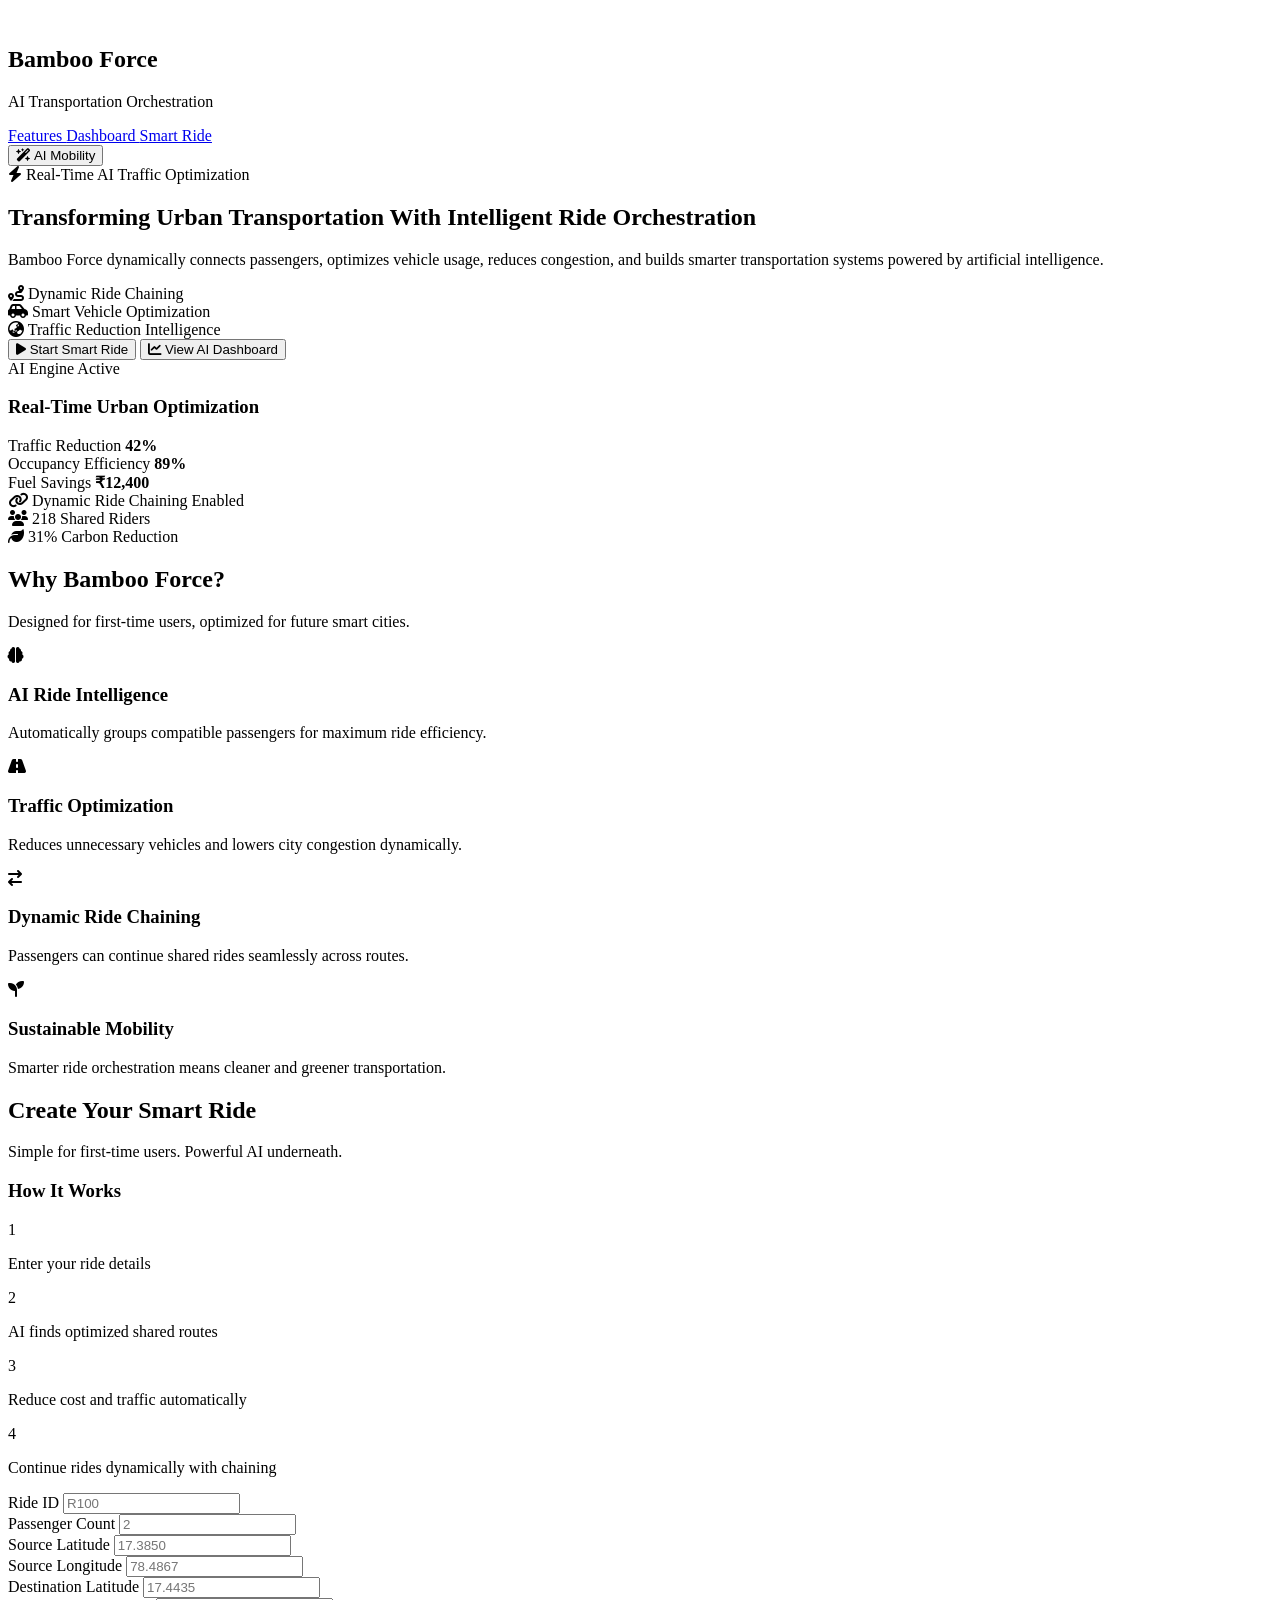
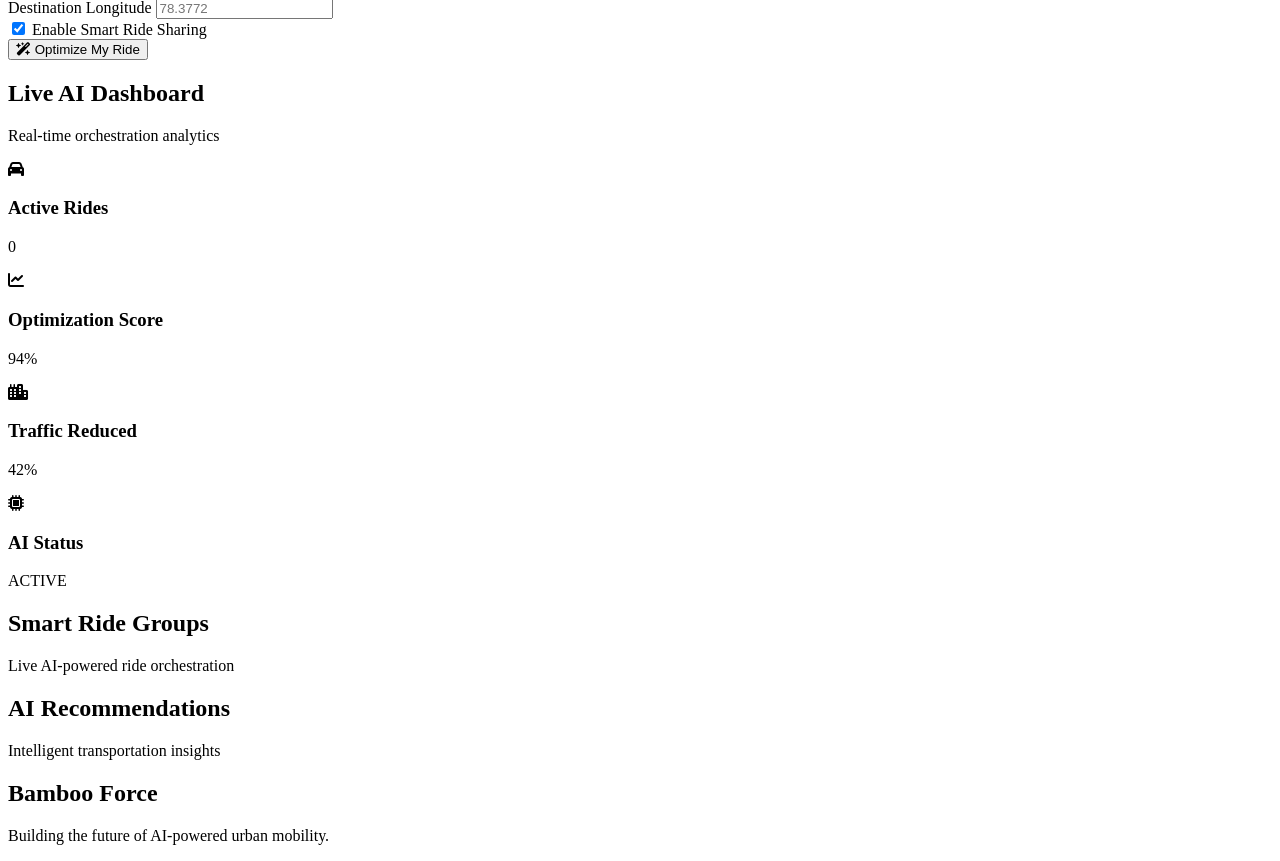
==== frontend/pages/ride_optimization.html @ 5aed10e3 "updating frontend" ====
<!DOCTYPE html>
<html lang="en">

<head>

    <meta charset="UTF-8">

    <meta
        name="viewport"
        content="width=device-width, initial-scale=1.0"
    >

    <title>
        Bamboo Force | AI Urban Mobility
    </title>

    <!-- ========================================= -->
    <!-- GOOGLE FONTS -->
    <!-- ========================================= -->

    <link
        rel="preconnect"
        href="https://fonts.googleapis.com"
    >

    <link
        rel="preconnect"
        href="https://fonts.gstatic.com"
        crossorigin
    >

    <link
        href="https://fonts.googleapis.com/css2?family=Poppins:wght@300;400;500;600;700;800&display=swap"
        rel="stylesheet"
    >

    <!-- ========================================= -->
    <!-- ICONS -->
    <!-- ========================================= -->

    <link
        rel="stylesheet"
        href="https://cdnjs.cloudflare.com/ajax/libs/font-awesome/6.5.1/css/all.min.css"
    >

    <!-- ========================================= -->
    <!-- CSS -->
    <!-- ========================================= -->

    <link
        rel="stylesheet"
        href="style.css"
    >

</head>

<body>

    <!-- ========================================= -->
    <!-- BACKGROUND EFFECTS -->
    <!-- ========================================= -->

    <div class="background-gradient"></div>

    <div class="grid-overlay"></div>

    <div class="blur-circle blur-one"></div>

    <div class="blur-circle blur-two"></div>

    <!-- ========================================= -->
    <!-- NAVBAR -->
    <!-- ========================================= -->

    <nav class="navbar">

        <div class="logo-container">

            <div class="logo">

                <i class="fa-solid fa-bamboo"></i>

            </div>

            <div class="logo-text">

                <h1>
                    Bamboo Force
                </h1>

                <p>
                    AI Transportation Orchestration
                </p>

            </div>

        </div>

        <div class="nav-links">

            <a href="#features">
                Features
            </a>

            <a href="#dashboard">
                Dashboard
            </a>

            <a href="#ride-section">
                Smart Ride
            </a>

        </div>

        <button class="nav-btn">

            <i class="fa-solid fa-wand-magic-sparkles"></i>

            AI Mobility

        </button>

    </nav>

    <!-- ========================================= -->
    <!-- HERO SECTION -->
    <!-- ========================================= -->

    <section class="hero-section">

        <div class="hero-left">

            <div class="hero-badge">

                <i class="fa-solid fa-bolt"></i>

                Real-Time AI Traffic Optimization

            </div>

            <h1>

                Transforming
                <span>
                    Urban Transportation
                </span>
                With Intelligent Ride Orchestration

            </h1>

            <p>

                Bamboo Force dynamically connects passengers,
                optimizes vehicle usage,
                reduces congestion,
                and builds smarter transportation systems
                powered by artificial intelligence.

            </p>

            <!-- ================================= -->
            <!-- QUICK BENEFITS -->
            <!-- ================================= -->

            <div class="hero-benefits">

                <div class="benefit">

                    <i class="fa-solid fa-route"></i>

                    <span>
                        Dynamic Ride Chaining
                    </span>

                </div>

                <div class="benefit">

                    <i class="fa-solid fa-car-side"></i>

                    <span>
                        Smart Vehicle Optimization
                    </span>

                </div>

                <div class="benefit">

                    <i class="fa-solid fa-earth-asia"></i>

                    <span>
                        Traffic Reduction Intelligence
                    </span>

                </div>

            </div>

            <!-- ================================= -->
            <!-- BUTTONS -->
            <!-- ================================= -->

            <div class="hero-buttons">

                <button class="primary-btn">

                    <i class="fa-solid fa-play"></i>

                    Start Smart Ride

                </button>

                <button class="secondary-btn">

                    <i class="fa-solid fa-chart-line"></i>

                    View AI Dashboard

                </button>

            </div>

        </div>

        <!-- ===================================== -->
        <!-- HERO RIGHT -->
        <!-- ===================================== -->

        <div class="hero-right">

            <div class="glass-card ai-card">

                <div class="card-top">

                    <div class="live-dot"></div>

                    <span>
                        AI Engine Active
                    </span>

                </div>

                <h3>

                    Real-Time Urban Optimization

                </h3>

                <div class="card-metrics">

                    <div class="metric-item">

                        <span>
                            Traffic Reduction
                        </span>

                        <strong>
                            42%
                        </strong>

                    </div>

                    <div class="metric-item">

                        <span>
                            Occupancy Efficiency
                        </span>

                        <strong>
                            89%
                        </strong>

                    </div>

                    <div class="metric-item">

                        <span>
                            Fuel Savings
                        </span>

                        <strong>
                            ₹12,400
                        </strong>

                    </div>

                </div>

            </div>

            <div class="floating-alert">

                <i class="fa-solid fa-link"></i>

                Dynamic Ride Chaining Enabled

            </div>

            <div class="mini-card mini-card-one">

                <i class="fa-solid fa-users"></i>

                218 Shared Riders

            </div>

            <div class="mini-card mini-card-two">

                <i class="fa-solid fa-leaf"></i>

                31% Carbon Reduction

            </div>

        </div>

    </section>

    <!-- ========================================= -->
    <!-- FEATURES -->
    <!-- ========================================= -->

    <section
        class="features-section"
        id="features"
    >

        <div class="section-header">

            <h2>

                Why Bamboo Force?

            </h2>

            <p>

                Designed for first-time users,
                optimized for future smart cities.

            </p>

        </div>

        <div class="features-grid">

            <div class="feature-card">

                <i class="fa-solid fa-brain"></i>

                <h3>
                    AI Ride Intelligence
                </h3>

                <p>

                    Automatically groups compatible passengers
                    for maximum ride efficiency.

                </p>

            </div>

            <div class="feature-card">

                <i class="fa-solid fa-road"></i>

                <h3>
                    Traffic Optimization
                </h3>

                <p>

                    Reduces unnecessary vehicles
                    and lowers city congestion dynamically.

                </p>

            </div>

            <div class="feature-card">

                <i class="fa-solid fa-arrow-right-arrow-left"></i>

                <h3>
                    Dynamic Ride Chaining
                </h3>

                <p>

                    Passengers can continue shared rides
                    seamlessly across routes.

                </p>

            </div>

            <div class="feature-card">

                <i class="fa-solid fa-seedling"></i>

                <h3>
                    Sustainable Mobility
                </h3>

                <p>

                    Smarter ride orchestration
                    means cleaner and greener transportation.

                </p>

            </div>

        </div>

    </section>

    <!-- ========================================= -->
    <!-- SMART RIDE FORM -->
    <!-- ========================================= -->

    <section
        class="ride-section"
        id="ride-section"
    >

        <div class="section-header">

            <h2>

                Create Your Smart Ride

            </h2>

            <p>

                Simple for first-time users.
                Powerful AI underneath.

            </p>

        </div>

        <div class="ride-container">

            <!-- ================================= -->
            <!-- LEFT INFO -->
            <!-- ================================= -->

            <div class="ride-info">

                <h3>

                    How It Works

                </h3>

                <div class="step">

                    <span>
                        1
                    </span>

                    <p>

                        Enter your ride details

                    </p>

                </div>

                <div class="step">

                    <span>
                        2
                    </span>

                    <p>

                        AI finds optimized shared routes

                    </p>

                </div>

                <div class="step">

                    <span>
                        3
                    </span>

                    <p>

                        Reduce cost and traffic automatically

                    </p>

                </div>

                <div class="step">

                    <span>
                        4
                    </span>

                    <p>

                        Continue rides dynamically with chaining

                    </p>

                </div>

            </div>

            <!-- ================================= -->
            <!-- FORM -->
            <!-- ================================= -->

            <form
                id="rideForm"
                class="ride-form"
            >

                <div class="form-grid">

                    <div class="input-group">

                        <label>

                            Ride ID

                        </label>

                        <input
                            type="text"
                            id="ride_id"
                            placeholder="R100"
                            required
                        >

                    </div>

                    <div class="input-group">

                        <label>

                            Passenger Count

                        </label>

                        <input
                            type="number"
                            id="passenger_count"
                            placeholder="2"
                            min="1"
                            required
                        >

                    </div>

                    <div class="input-group">

                        <label>

                            Source Latitude

                        </label>

                        <input
                            type="number"
                            id="source_lat"
                            placeholder="17.3850"
                            step="any"
                            required
                        >

                    </div>

                    <div class="input-group">

                        <label>

                            Source Longitude

                        </label>

                        <input
                            type="number"
                            id="source_lon"
                            placeholder="78.4867"
                            step="any"
                            required
                        >

                    </div>

                    <div class="input-group">

                        <label>

                            Destination Latitude

                        </label>

                        <input
                            type="number"
                            id="dest_lat"
                            placeholder="17.4435"
                            step="any"
                            required
                        >

                    </div>

                    <div class="input-group">

                        <label>

                            Destination Longitude

                        </label>

                        <input
                            type="number"
                            id="dest_lon"
                            placeholder="78.3772"
                            step="any"
                            required
                        >

                    </div>

                </div>

                <div class="checkbox-group">

                    <input
                        type="checkbox"
                        id="share_allowed"
                        checked
                    >

                    <label for="share_allowed">

                        Enable Smart Ride Sharing

                    </label>

                </div>

                <button
                    type="submit"
                    class="submit-btn"
                >

                    <i class="fa-solid fa-wand-magic-sparkles"></i>

                    Optimize My Ride

                </button>

            </form>

        </div>

    </section>

    <!-- ========================================= -->
    <!-- LIVE DASHBOARD -->
    <!-- ========================================= -->

    <section
        class="dashboard-section"
        id="dashboard"
    >

        <div class="section-header">

            <h2>

                Live AI Dashboard

            </h2>

            <p>

                Real-time orchestration analytics

            </p>

        </div>

        <div class="dashboard-grid">

            <div class="dashboard-card">

                <i class="fa-solid fa-car"></i>

                <h3>

                    Active Rides

                </h3>

                <p id="activeRideCount">

                    0

                </p>

            </div>

            <div class="dashboard-card">

                <i class="fa-solid fa-chart-line"></i>

                <h3>

                    Optimization Score

                </h3>

                <p>

                    94%

                </p>

            </div>

            <div class="dashboard-card">

                <i class="fa-solid fa-city"></i>

                <h3>

                    Traffic Reduced

                </h3>

                <p>

                    42%

                </p>

            </div>

            <div class="dashboard-card">

                <i class="fa-solid fa-microchip"></i>

                <h3>

                    AI Status

                </h3>

                <p class="active-status">

                    ACTIVE

                </p>

            </div>

        </div>

    </section>

    <!-- ========================================= -->
    <!-- ACTIVE GROUPS -->
    <!-- ========================================= -->

    <section class="groups-section">

        <div class="section-header">

            <h2>

                Smart Ride Groups

            </h2>

            <p>

                Live AI-powered ride orchestration

            </p>

        </div>

        <div
            id="groupsContainer"
            class="groups-grid"
        >

        </div>

    </section>

    <!-- ========================================= -->
    <!-- RECOMMENDATIONS -->
    <!-- ========================================= -->

    <section class="recommendation-section">

        <div class="section-header">

            <h2>

                AI Recommendations

            </h2>

            <p>

                Intelligent transportation insights

            </p>

        </div>

        <div
            id="recommendationContainer"
            class="recommendation-grid"
        >

        </div>

    </section>

    <!-- ========================================= -->
    <!-- FOOTER -->
    <!-- ========================================= -->

    <footer class="footer">

        <h2>

            Bamboo Force

        </h2>

        <p>

            Building the future of AI-powered urban mobility.

        </p>

    </footer>

    <!-- ========================================= -->
    <!-- SCRIPT -->
    <!-- ========================================= -->

    <script src="script.js"></script>

</body>

</html>
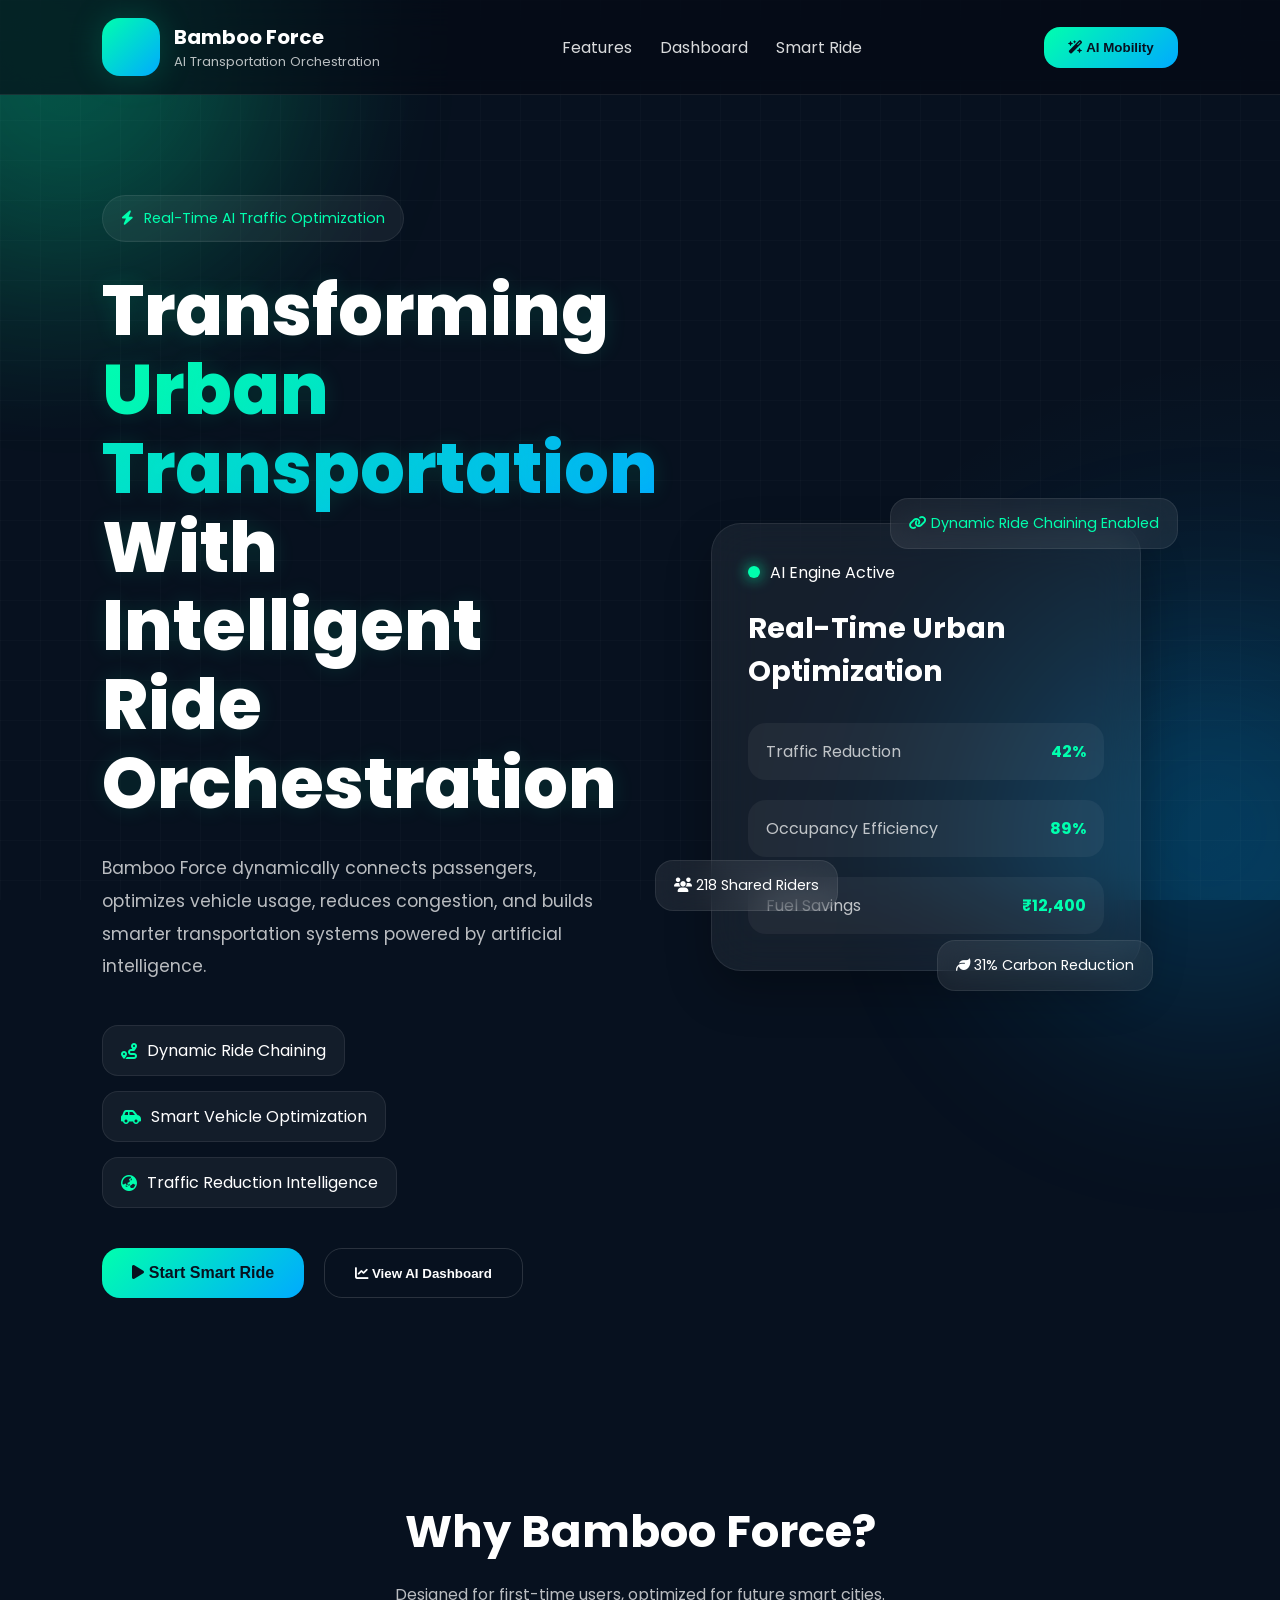
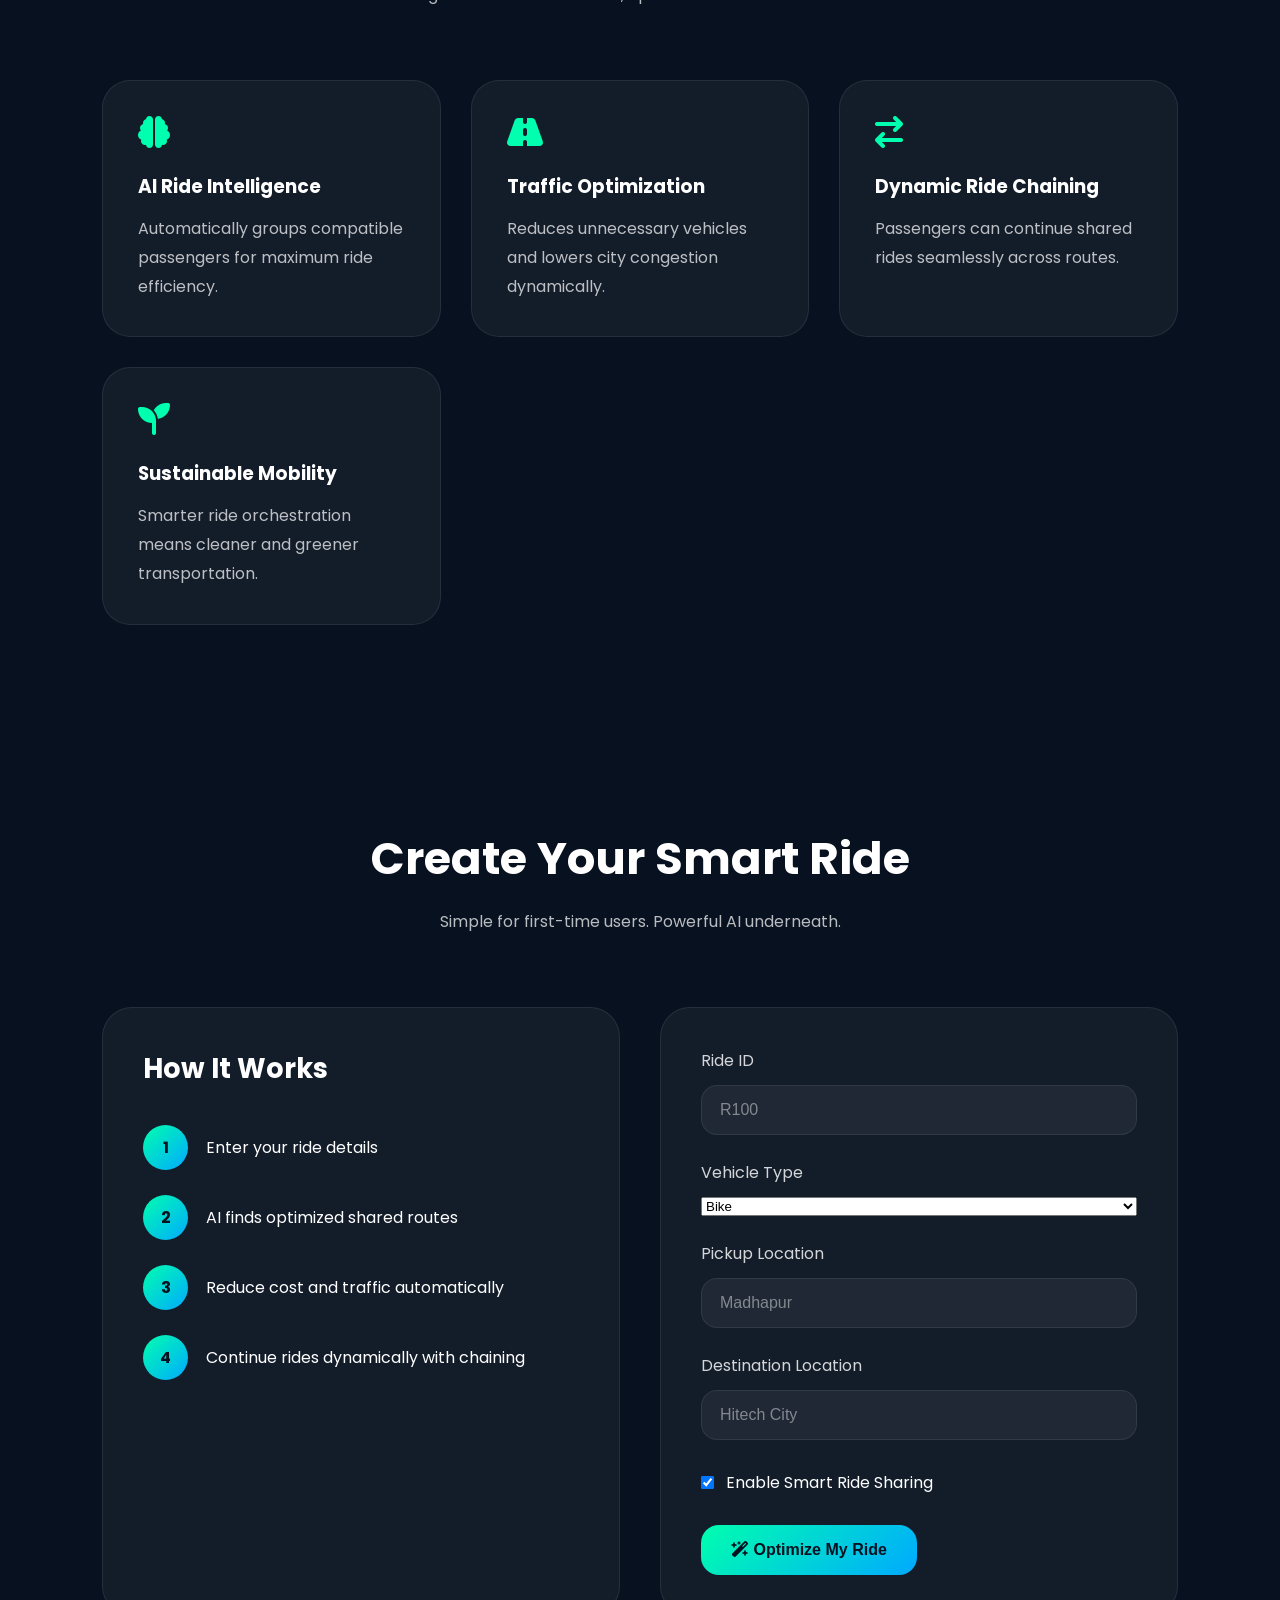
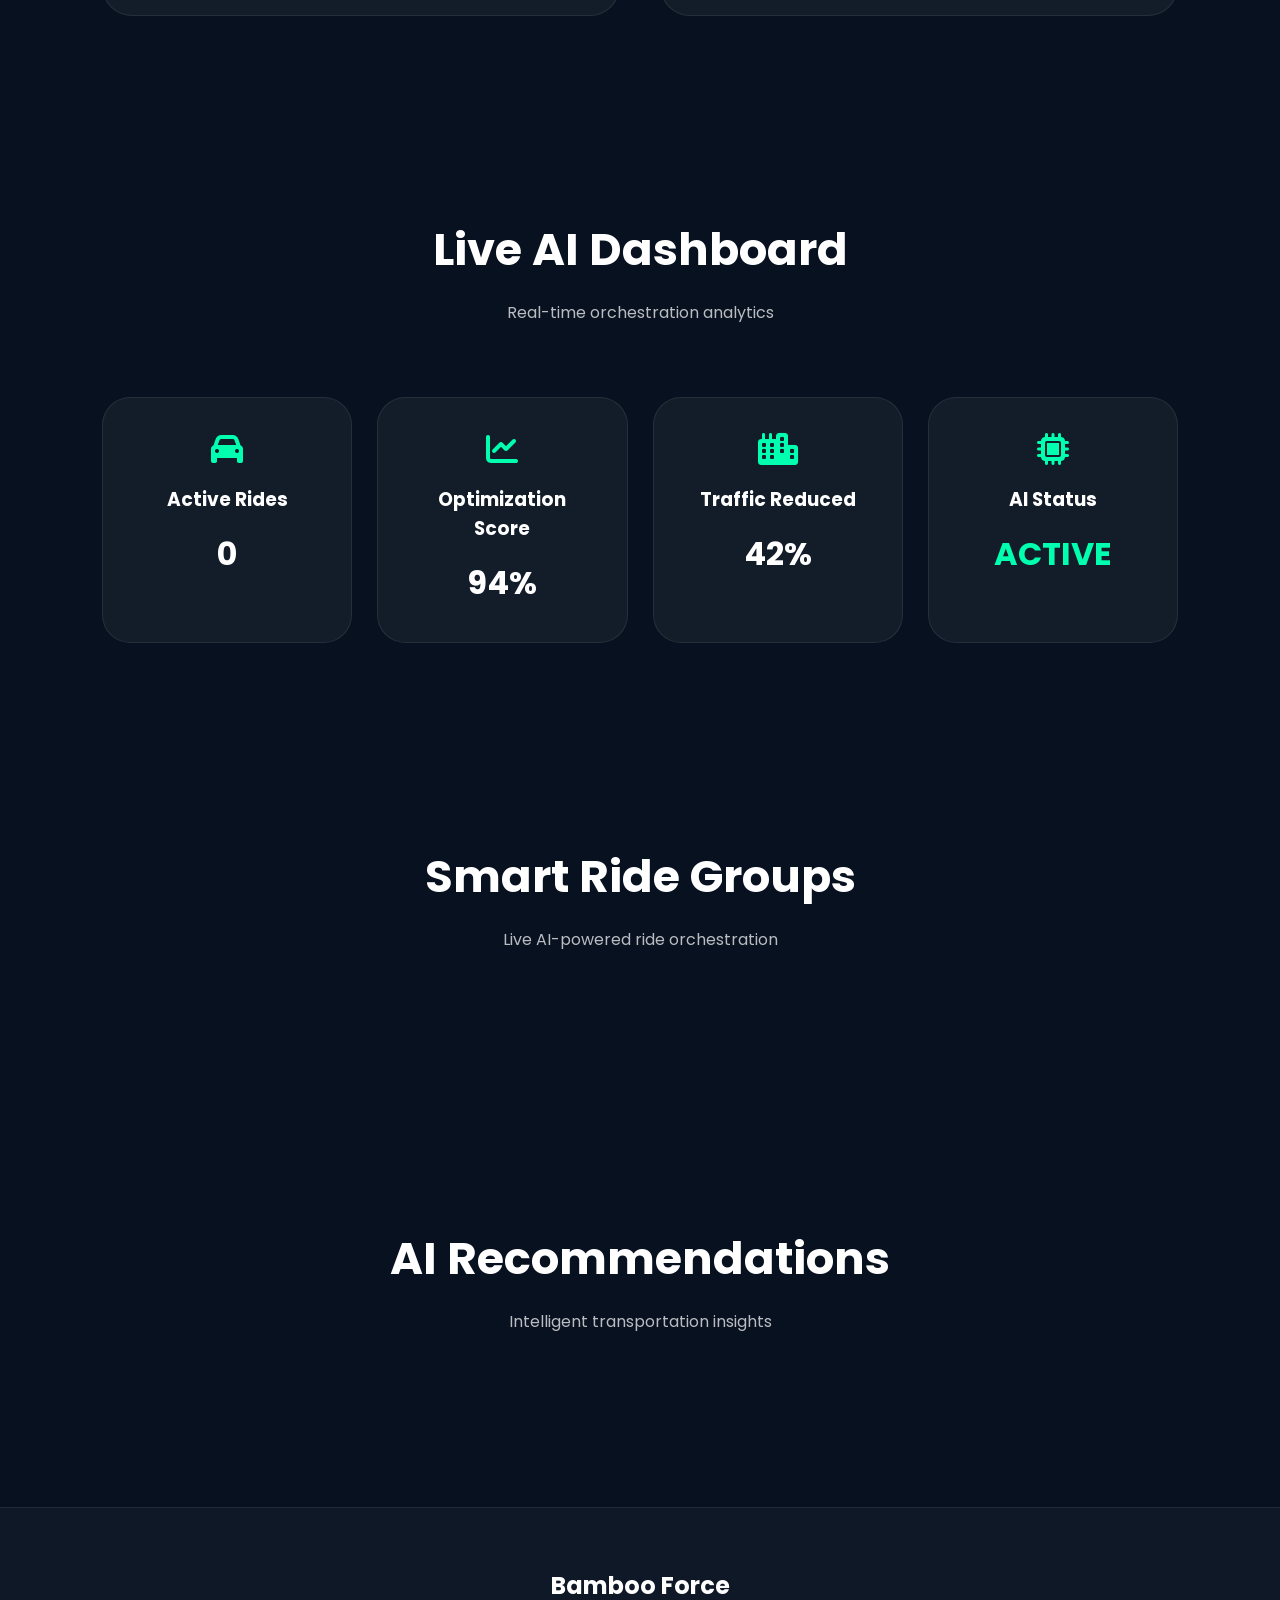
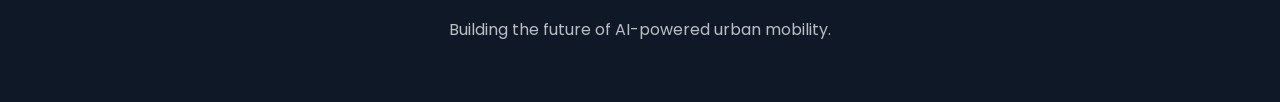
==== commit 9b403102: "Initial clean commit" ====
--- a/frontend/pages/ride_optimization.html
+++ b/frontend/pages/ride_optimization.html
@@ -47,11 +47,10 @@
     <!-- CSS -->
     <!-- ========================================= -->
 
-    <link
-        rel="stylesheet"
-        href="style.css"
-    >
-
+   <link
+    rel="stylesheet"
+    href="../css/optimization.css"
+>
 </head>
 
 <body>
@@ -546,15 +545,51 @@
 
                         <label>
 
-                            Passenger Count
+                            Vehicle Type
 
                         </label>
 
+                        <select id="vehicle_type">
+
+                            <option value="BIKE">
+
+                                Bike
+
+                            </option>
+
+                            <option value="AUTO">
+
+                                Auto
+
+                            </option>
+
+                            <option value="CAB">
+
+                                Cab
+
+                            </option>
+
+                            <option value="VAN">
+
+                                Van
+
+                            </option>
+
+                        </select>
+
+                    </div>
+                    <div class="input-group">
+
+                    
+
+                        <label>
+                            Pickup Location
+                        </label>
+
                         <input
-                            type="number"
-                            id="passenger_count"
-                            placeholder="2"
-                            min="1"
+                            type="text"
+                            id="pickup_location"
+                            placeholder="Madhapur"
                             required
                         >
 
@@ -563,70 +598,13 @@
                     <div class="input-group">
 
                         <label>
-
-                            Source Latitude
-
+                            Destination Location
                         </label>
 
                         <input
-                            type="number"
-                            id="source_lat"
-                            placeholder="17.3850"
-                            step="any"
-                            required
-                        >
-
-                    </div>
-
-                    <div class="input-group">
-
-                        <label>
-
-                            Source Longitude
-
-                        </label>
-
-                        <input
-                            type="number"
-                            id="source_lon"
-                            placeholder="78.4867"
-                            step="any"
-                            required
-                        >
-
-                    </div>
-
-                    <div class="input-group">
-
-                        <label>
-
-                            Destination Latitude
-
-                        </label>
-
-                        <input
-                            type="number"
-                            id="dest_lat"
-                            placeholder="17.4435"
-                            step="any"
-                            required
-                        >
-
-                    </div>
-
-                    <div class="input-group">
-
-                        <label>
-
-                            Destination Longitude
-
-                        </label>
-
-                        <input
-                            type="number"
-                            id="dest_lon"
-                            placeholder="78.3772"
-                            step="any"
+                            type="text"
+                            id="destination_location"
+                            placeholder="Hitech City"
                             required
                         >
 
@@ -856,8 +834,10 @@
     <!-- SCRIPT -->
     <!-- ========================================= -->
 
-    <script src="script.js"></script>
-
+    
+    <script src="../js/api.js"></script>
+
+    <script src="../js/optimization.js"></script>
 </body>
 
 </html>
--- a/frontend/css/optimization.css
+++ b/frontend/css/optimization.css
@@ -0,0 +1,1328 @@
+/* =========================================================
+   BAMBOO FORCE AI
+   FINAL PREMIUM UI STYLESHEET
+========================================================= */
+
+/* =========================================================
+   ROOT VARIABLES
+========================================================= */
+
+:root {
+
+    --bg-primary: #07111f;
+    --bg-secondary: #0d1728;
+
+    --card-bg: rgba(255,255,255,0.05);
+    --card-hover: rgba(255,255,255,0.08);
+
+    --text-primary: #ffffff;
+    --text-secondary: rgba(255,255,255,0.72);
+    --text-muted: rgba(255,255,255,0.45);
+
+    --accent-primary: #00ffae;
+    --accent-secondary: #00aaff;
+
+    --success: #00ffae;
+    --danger: #ff5f7a;
+
+    --border-light: rgba(255,255,255,0.08);
+
+    --shadow-glow:
+        0 0 35px rgba(0,255,174,0.18);
+
+    --shadow-card:
+        0 20px 45px rgba(0,0,0,0.28);
+
+    --transition-fast: 0.3s;
+    --transition-smooth: 0.4s;
+}
+
+/* =========================================================
+   GLOBAL RESET
+========================================================= */
+
+* {
+
+    margin: 0;
+    padding: 0;
+
+    box-sizing: border-box;
+}
+
+html {
+
+    scroll-behavior: smooth;
+}
+
+body {
+
+    font-family: "Poppins", sans-serif;
+
+    background: var(--bg-primary);
+
+    color: var(--text-primary);
+
+    overflow-x: hidden;
+
+    min-height: 100vh;
+
+    position: relative;
+}
+
+/* =========================================================
+   CUSTOM SCROLLBAR
+========================================================= */
+
+::-webkit-scrollbar {
+
+    width: 10px;
+}
+
+::-webkit-scrollbar-track {
+
+    background: var(--bg-primary);
+}
+
+::-webkit-scrollbar-thumb {
+
+    background: linear-gradient(
+        var(--accent-primary),
+        var(--accent-secondary)
+    );
+
+    border-radius: 20px;
+}
+
+/* =========================================================
+   BACKGROUND EFFECTS
+========================================================= */
+
+.background-gradient {
+
+    position: fixed;
+
+    inset: 0;
+
+    background:
+        radial-gradient(
+            circle at top left,
+            rgba(0,255,174,0.16),
+            transparent 28%
+        ),
+        radial-gradient(
+            circle at bottom right,
+            rgba(0,170,255,0.14),
+            transparent 35%
+        ),
+        var(--bg-primary);
+
+    z-index: -5;
+}
+
+.grid-overlay {
+
+    position: fixed;
+
+    inset: 0;
+
+    background-image:
+        linear-gradient(
+            rgba(255,255,255,0.02) 1px,
+            transparent 1px
+        ),
+        linear-gradient(
+            90deg,
+            rgba(255,255,255,0.02) 1px,
+            transparent 1px
+        );
+
+    background-size: 40px 40px;
+
+    z-index: -4;
+}
+
+.blur-circle {
+
+    position: fixed;
+
+    width: 380px;
+    height: 380px;
+
+    border-radius: 50%;
+
+    filter: blur(110px);
+
+    opacity: 0.22;
+
+    z-index: -3;
+}
+
+.blur-one {
+
+    background: var(--accent-primary);
+
+    top: -120px;
+    left: -120px;
+}
+
+.blur-two {
+
+    background: var(--accent-secondary);
+
+    bottom: -120px;
+    right: -120px;
+}
+
+/* =========================================================
+   NAVBAR
+========================================================= */
+
+.navbar {
+
+    width: 100%;
+
+    padding: 18px 8%;
+
+    display: flex;
+
+    justify-content: space-between;
+
+    align-items: center;
+
+    position: sticky;
+
+    top: 0;
+
+    z-index: 1000;
+
+    backdrop-filter: blur(20px);
+
+    background: rgba(5,10,20,0.65);
+
+    border-bottom: 1px solid var(--border-light);
+}
+
+.logo-container {
+
+    display: flex;
+
+    align-items: center;
+
+    gap: 14px;
+}
+
+.logo {
+
+    width: 58px;
+    height: 58px;
+
+    border-radius: 18px;
+
+    display: flex;
+
+    justify-content: center;
+
+    align-items: center;
+
+    background: linear-gradient(
+        135deg,
+        var(--accent-primary),
+        var(--accent-secondary)
+    );
+
+    color: var(--bg-primary);
+
+    font-size: 24px;
+
+    font-weight: 700;
+
+    box-shadow: var(--shadow-glow);
+}
+
+.logo-text h1 {
+
+    font-size: 1.25rem;
+
+    font-weight: 700;
+}
+
+.logo-text p {
+
+    font-size: 0.82rem;
+
+    color: var(--text-secondary);
+}
+
+.nav-links {
+
+    display: flex;
+
+    gap: 28px;
+}
+
+.nav-links a {
+
+    text-decoration: none;
+
+    color: var(--text-primary);
+
+    opacity: 0.85;
+
+    transition: var(--transition-fast);
+}
+
+.nav-links a:hover {
+
+    color: var(--accent-primary);
+}
+
+.nav-btn {
+
+    padding: 13px 24px;
+
+    border: none;
+
+    border-radius: 16px;
+
+    background: linear-gradient(
+        135deg,
+        var(--accent-primary),
+        var(--accent-secondary)
+    );
+
+    color: var(--bg-primary);
+
+    font-weight: 700;
+
+    cursor: pointer;
+
+    transition: var(--transition-smooth);
+}
+
+.nav-btn:hover {
+
+    transform: translateY(-4px);
+
+    box-shadow:
+        0 15px 35px rgba(0,255,174,0.28);
+}
+
+/* =========================================================
+   HERO SECTION
+========================================================= */
+
+.hero-section {
+
+    min-height: 100vh;
+
+    padding: 100px 8%;
+
+    display: flex;
+
+    align-items: center;
+
+    justify-content: space-between;
+
+    gap: 70px;
+
+    flex-wrap: wrap;
+}
+
+.hero-left {
+
+    flex: 1;
+
+    min-width: 320px;
+}
+
+.hero-badge {
+
+    display: inline-flex;
+
+    align-items: center;
+
+    gap: 10px;
+
+    padding: 12px 18px;
+
+    border-radius: 50px;
+
+    background: rgba(255,255,255,0.06);
+
+    border: 1px solid var(--border-light);
+
+    color: var(--accent-primary);
+
+    margin-bottom: 30px;
+
+    font-size: 0.9rem;
+}
+
+.hero-left h1 {
+
+    font-size: 4.4rem;
+
+    line-height: 1.12;
+
+    margin-bottom: 28px;
+
+    font-weight: 800;
+
+    text-shadow:
+        0 0 22px rgba(0,255,174,0.12);
+}
+
+.hero-left h1 span {
+
+    background: linear-gradient(
+        135deg,
+        var(--accent-primary),
+        var(--accent-secondary)
+    );
+
+    -webkit-background-clip: text;
+
+    -webkit-text-fill-color: transparent;
+}
+
+.hero-left p {
+
+    font-size: 1.08rem;
+
+    line-height: 1.9;
+
+    color: var(--text-secondary);
+
+    max-width: 720px;
+
+    margin-bottom: 42px;
+}
+
+/* =========================================================
+   BENEFITS
+========================================================= */
+
+.hero-benefits {
+
+    display: flex;
+
+    flex-wrap: wrap;
+
+    gap: 15px;
+
+    margin-bottom: 40px;
+}
+
+.benefit {
+
+    display: flex;
+
+    align-items: center;
+
+    gap: 10px;
+
+    padding: 12px 18px;
+
+    border-radius: 16px;
+
+    background: rgba(255,255,255,0.05);
+
+    border: 1px solid var(--border-light);
+
+    transition: var(--transition-fast);
+}
+
+.benefit:hover {
+
+    transform: translateY(-3px);
+
+    border-color: rgba(0,255,174,0.25);
+}
+
+.benefit i {
+
+    color: var(--accent-primary);
+}
+
+/* =========================================================
+   BUTTONS
+========================================================= */
+
+.hero-buttons {
+
+    display: flex;
+
+    flex-wrap: wrap;
+
+    gap: 20px;
+}
+
+.primary-btn,
+.secondary-btn,
+.submit-btn {
+
+    border: none;
+
+    cursor: pointer;
+
+    transition: var(--transition-smooth);
+}
+
+.primary-btn,
+.submit-btn {
+
+    padding: 16px 30px;
+
+    border-radius: 18px;
+
+    background: linear-gradient(
+        135deg,
+        var(--accent-primary),
+        var(--accent-secondary)
+    );
+
+    color: var(--bg-primary);
+
+    font-weight: 700;
+
+    font-size: 1rem;
+}
+
+.primary-btn:hover,
+.submit-btn:hover {
+
+    transform: translateY(-5px) scale(1.02);
+
+    box-shadow:
+        0 15px 35px rgba(0,255,174,0.28);
+}
+
+.secondary-btn {
+
+    padding: 16px 30px;
+
+    border-radius: 18px;
+
+    background: transparent;
+
+    border: 1px solid rgba(255,255,255,0.14);
+
+    color: white;
+
+    font-weight: 600;
+}
+
+.secondary-btn:hover {
+
+    background: rgba(255,255,255,0.08);
+
+    transform: translateY(-4px);
+}
+
+/* =========================================================
+   HERO VISUAL
+========================================================= */
+
+.hero-right {
+
+    flex: 1;
+
+    min-width: 320px;
+
+    display: flex;
+
+    justify-content: center;
+
+    position: relative;
+}
+
+.glass-card {
+
+    width: 100%;
+
+    max-width: 430px;
+
+    padding: 36px;
+
+    border-radius: 30px;
+
+    background: rgba(255,255,255,0.06);
+
+    border: 1px solid var(--border-light);
+
+    backdrop-filter: blur(24px);
+
+    box-shadow: var(--shadow-card);
+
+    animation:
+        floatAnimation 5s ease-in-out infinite;
+}
+
+@keyframes floatAnimation {
+
+    0% {
+
+        transform: translateY(0px);
+    }
+
+    50% {
+
+        transform: translateY(-12px);
+    }
+
+    100% {
+
+        transform: translateY(0px);
+    }
+}
+
+.card-top {
+
+    display: flex;
+
+    align-items: center;
+
+    gap: 10px;
+
+    margin-bottom: 22px;
+}
+
+.live-dot {
+
+    width: 12px;
+    height: 12px;
+
+    border-radius: 50%;
+
+    background: var(--success);
+
+    box-shadow:
+        0 0 15px var(--success);
+
+    animation: pulse 1.5s infinite;
+}
+
+@keyframes pulse {
+
+    0% { opacity: 1; }
+
+    50% { opacity: 0.45; }
+
+    100% { opacity: 1; }
+}
+
+.ai-card h3 {
+
+    font-size: 1.8rem;
+
+    margin-bottom: 30px;
+}
+
+.card-metrics {
+
+    display: flex;
+
+    flex-direction: column;
+
+    gap: 20px;
+}
+
+.metric-item {
+
+    display: flex;
+
+    justify-content: space-between;
+
+    align-items: center;
+
+    padding: 16px 18px;
+
+    border-radius: 18px;
+
+    background: rgba(255,255,255,0.05);
+}
+
+.metric-item span {
+
+    color: var(--text-secondary);
+}
+
+.metric-item strong {
+
+    color: var(--accent-primary);
+}
+
+.floating-alert,
+.mini-card {
+
+    position: absolute;
+
+    background: rgba(255,255,255,0.08);
+
+    border: 1px solid var(--border-light);
+
+    backdrop-filter: blur(16px);
+
+    border-radius: 18px;
+
+    padding: 14px 18px;
+
+    font-size: 0.9rem;
+}
+
+.floating-alert {
+
+    top: -25px;
+    right: 0;
+
+    color: var(--accent-primary);
+}
+
+.mini-card-one {
+
+    bottom: 60px;
+    left: -20px;
+}
+
+.mini-card-two {
+
+    bottom: -20px;
+    right: 25px;
+}
+
+/* =========================================================
+   COMMON SECTION
+========================================================= */
+
+section {
+
+    padding: 100px 8%;
+}
+
+.section-header {
+
+    text-align: center;
+
+    margin-bottom: 70px;
+}
+
+.section-header h2 {
+
+    font-size: 2.8rem;
+
+    margin-bottom: 16px;
+}
+
+.section-header p {
+
+    color: var(--text-secondary);
+
+    max-width: 720px;
+
+    margin: auto;
+
+    line-height: 1.8;
+}
+
+/* =========================================================
+   FEATURES
+========================================================= */
+
+.features-grid {
+
+    display: grid;
+
+    grid-template-columns:
+        repeat(auto-fit, minmax(260px, 1fr));
+
+    gap: 30px;
+}
+
+.feature-card {
+
+    position: relative;
+
+    overflow: hidden;
+
+    padding: 35px;
+
+    border-radius: 28px;
+
+    background: var(--card-bg);
+
+    border: 1px solid var(--border-light);
+
+    transition: var(--transition-smooth);
+}
+
+.feature-card::before {
+
+    content: "";
+
+    position: absolute;
+
+    inset: 0;
+
+    background: linear-gradient(
+        135deg,
+        rgba(0,255,174,0.08),
+        transparent
+    );
+
+    opacity: 0;
+
+    transition: var(--transition-smooth);
+}
+
+.feature-card:hover::before {
+
+    opacity: 1;
+}
+
+.feature-card:hover {
+
+    transform: translateY(-10px);
+
+    border-color: rgba(0,255,174,0.25);
+}
+
+.feature-card i {
+
+    font-size: 2rem;
+
+    color: var(--accent-primary);
+
+    margin-bottom: 24px;
+}
+
+.feature-card h3 {
+
+    margin-bottom: 14px;
+}
+
+.feature-card p {
+
+    color: var(--text-secondary);
+
+    line-height: 1.8;
+}
+
+/* =========================================================
+   FORM SECTION
+========================================================= */
+
+.ride-container {
+
+    display: flex;
+
+    flex-wrap: wrap;
+
+    gap: 40px;
+}
+
+.ride-info,
+.ride-form {
+
+    flex: 1;
+
+    min-width: 320px;
+
+    padding: 40px;
+
+    border-radius: 30px;
+
+    background: var(--card-bg);
+
+    border: 1px solid var(--border-light);
+}
+
+.ride-info h3 {
+
+    font-size: 1.7rem;
+
+    margin-bottom: 35px;
+}
+
+.step {
+
+    display: flex;
+
+    align-items: center;
+
+    gap: 18px;
+
+    margin-bottom: 25px;
+}
+
+.step span {
+
+    width: 45px;
+    height: 45px;
+
+    border-radius: 50%;
+
+    background: linear-gradient(
+        135deg,
+        var(--accent-primary),
+        var(--accent-secondary)
+    );
+
+    display: flex;
+
+    justify-content: center;
+
+    align-items: center;
+
+    color: var(--bg-primary);
+
+    font-weight: 700;
+}
+
+.form-grid {
+
+    display: grid;
+
+    grid-template-columns:
+        repeat(auto-fit, minmax(220px, 1fr));
+
+    gap: 25px;
+}
+
+.input-group {
+
+    display: flex;
+
+    flex-direction: column;
+
+    gap: 12px;
+}
+
+.input-group label {
+
+    color: rgba(255,255,255,0.82);
+}
+
+.input-group input {
+
+    padding: 15px 18px;
+
+    border-radius: 16px;
+
+    border: 1px solid var(--border-light);
+
+    background: rgba(255,255,255,0.05);
+
+    color: white;
+
+    font-size: 1rem;
+
+    outline: none;
+
+    transition:
+        border 0.3s,
+        transform 0.3s,
+        box-shadow 0.3s;
+}
+
+.input-group input::placeholder {
+
+    color: var(--text-muted);
+}
+
+.input-group input:hover {
+
+    transform: translateY(-2px);
+}
+
+.input-group input:focus {
+
+    border-color: var(--accent-primary);
+
+    box-shadow:
+        0 0 14px rgba(0,255,174,0.28);
+}
+
+.checkbox-group {
+
+    display: flex;
+
+    align-items: center;
+
+    gap: 12px;
+
+    margin: 30px 0;
+}
+
+/* =========================================================
+   DASHBOARD
+========================================================= */
+
+.dashboard-grid {
+
+    display: grid;
+
+    grid-template-columns:
+        repeat(auto-fit, minmax(220px, 1fr));
+
+    gap: 25px;
+}
+
+.dashboard-card {
+
+    padding: 35px;
+
+    border-radius: 28px;
+
+    background: var(--card-bg);
+
+    border: 1px solid var(--border-light);
+
+    text-align: center;
+
+    transition: var(--transition-smooth);
+}
+
+.dashboard-card:hover {
+
+    transform: translateY(-8px);
+
+    border-color: rgba(0,255,174,0.25);
+}
+
+.dashboard-card i {
+
+    font-size: 2rem;
+
+    color: var(--accent-primary);
+
+    margin-bottom: 20px;
+}
+
+.dashboard-card p {
+
+    margin-top: 16px;
+
+    font-size: 2rem;
+
+    font-weight: 700;
+}
+
+.active-status {
+
+    color: var(--success);
+}
+
+/* =========================================================
+   GROUPS & RECOMMENDATIONS
+========================================================= */
+
+.groups-grid,
+.recommendation-grid {
+
+    display: grid;
+
+    grid-template-columns:
+        repeat(auto-fit, minmax(320px, 1fr));
+
+    gap: 25px;
+}
+
+.dynamic-card,
+.recommendation-card {
+
+    padding: 28px;
+
+    border-radius: 26px;
+
+    background: var(--card-bg);
+
+    border: 1px solid var(--border-light);
+
+    transition: var(--transition-smooth);
+}
+
+.dynamic-card:hover,
+.recommendation-card:hover {
+
+    transform: translateY(-6px);
+
+    border-color: rgba(0,255,174,0.25);
+}
+
+.card-header,
+.recommendation-top {
+
+    display: flex;
+
+    justify-content: space-between;
+
+    align-items: center;
+
+    margin-bottom: 20px;
+}
+
+.live-badge,
+.confidence-score {
+
+    padding: 6px 12px;
+
+    border-radius: 50px;
+
+    background: rgba(0,255,174,0.12);
+
+    color: var(--accent-primary);
+
+    font-size: 0.82rem;
+
+    font-weight: 600;
+}
+
+.group-details,
+.recommendation-body {
+
+    display: flex;
+
+    flex-direction: column;
+
+    gap: 16px;
+}
+
+.detail-item,
+.recommend-item {
+
+    display: flex;
+
+    justify-content: space-between;
+
+    align-items: center;
+
+    padding: 14px 16px;
+
+    border-radius: 16px;
+
+    background: rgba(255,255,255,0.04);
+}
+
+/* =========================================================
+   EMPTY STATE
+========================================================= */
+
+.empty-state {
+
+    width: 100%;
+
+    padding: 60px 30px;
+
+    border-radius: 28px;
+
+    background: rgba(255,255,255,0.04);
+
+    border: 1px dashed rgba(255,255,255,0.12);
+
+    text-align: center;
+}
+
+.empty-state i {
+
+    font-size: 3rem;
+
+    color: var(--accent-primary);
+
+    margin-bottom: 20px;
+}
+
+.empty-state h3 {
+
+    margin-bottom: 12px;
+}
+
+.empty-state p {
+
+    color: var(--text-secondary);
+}
+
+/* =========================================================
+   TOAST
+========================================================= */
+
+.toast {
+
+    position: fixed;
+
+    top: 25px;
+    right: 25px;
+
+    padding: 16px 20px;
+
+    border-radius: 18px;
+
+    background: rgba(10,16,28,0.92);
+
+    border: 1px solid var(--border-light);
+
+    backdrop-filter: blur(18px);
+
+    transform: translateX(120%);
+
+    opacity: 0;
+
+    transition: var(--transition-smooth);
+
+    z-index: 9999;
+}
+
+.toast.show {
+
+    transform: translateX(0);
+
+    opacity: 1;
+}
+
+.toast-content {
+
+    display: flex;
+
+    align-items: center;
+
+    gap: 12px;
+}
+
+.toast.success i {
+
+    color: var(--success);
+}
+
+.toast.error i {
+
+    color: var(--danger);
+}
+
+/* =========================================================
+   FOOTER
+========================================================= */
+
+.footer {
+
+    padding: 60px 8%;
+
+    text-align: center;
+
+    border-top: 1px solid var(--border-light);
+
+    background: rgba(255,255,255,0.03);
+}
+
+.footer h2 {
+
+    margin-bottom: 14px;
+}
+
+.footer p {
+
+    color: var(--text-secondary);
+}
+
+/* =========================================================
+   RESPONSIVE DESIGN
+========================================================= */
+
+@media (max-width: 1100px) {
+
+    .hero-left h1 {
+
+        font-size: 3.5rem;
+    }
+}
+
+@media (max-width: 900px) {
+
+    .hero-section {
+
+        padding-top: 140px;
+    }
+
+    .nav-links {
+
+        display: none;
+    }
+
+    .floating-alert,
+    .mini-card {
+
+        display: none;
+    }
+}
+
+@media (max-width: 768px) {
+
+    section {
+
+        padding: 80px 6%;
+    }
+
+    .hero-left h1 {
+
+        font-size: 2.7rem;
+    }
+
+    .section-header h2 {
+
+        font-size: 2.2rem;
+    }
+
+    .ride-info,
+    .ride-form {
+
+        padding: 28px;
+    }
+}
+
+@media (max-width: 500px) {
+
+    .hero-left h1 {
+
+        font-size: 2.1rem;
+    }
+
+    .hero-buttons {
+
+        flex-direction: column;
+    }
+
+    .primary-btn,
+    .secondary-btn,
+    .submit-btn {
+
+        width: 100%;
+    }
+
+    .toast {
+
+        width: calc(100% - 30px);
+
+        right: 15px;
+    }
+}
+.recommendation-card {
+
+    background: rgba(255,255,255,0.05);
+
+    border: 1px solid rgba(0,255,200,0.2);
+
+    padding: 25px;
+
+    border-radius: 24px;
+
+    margin-top: 20px;
+
+    backdrop-filter: blur(20px);
+
+    transition: 0.3s;
+}
+
+.recommendation-card:hover {
+
+    transform: translateY(-5px);
+
+    border-color: #00ffd0;
+}
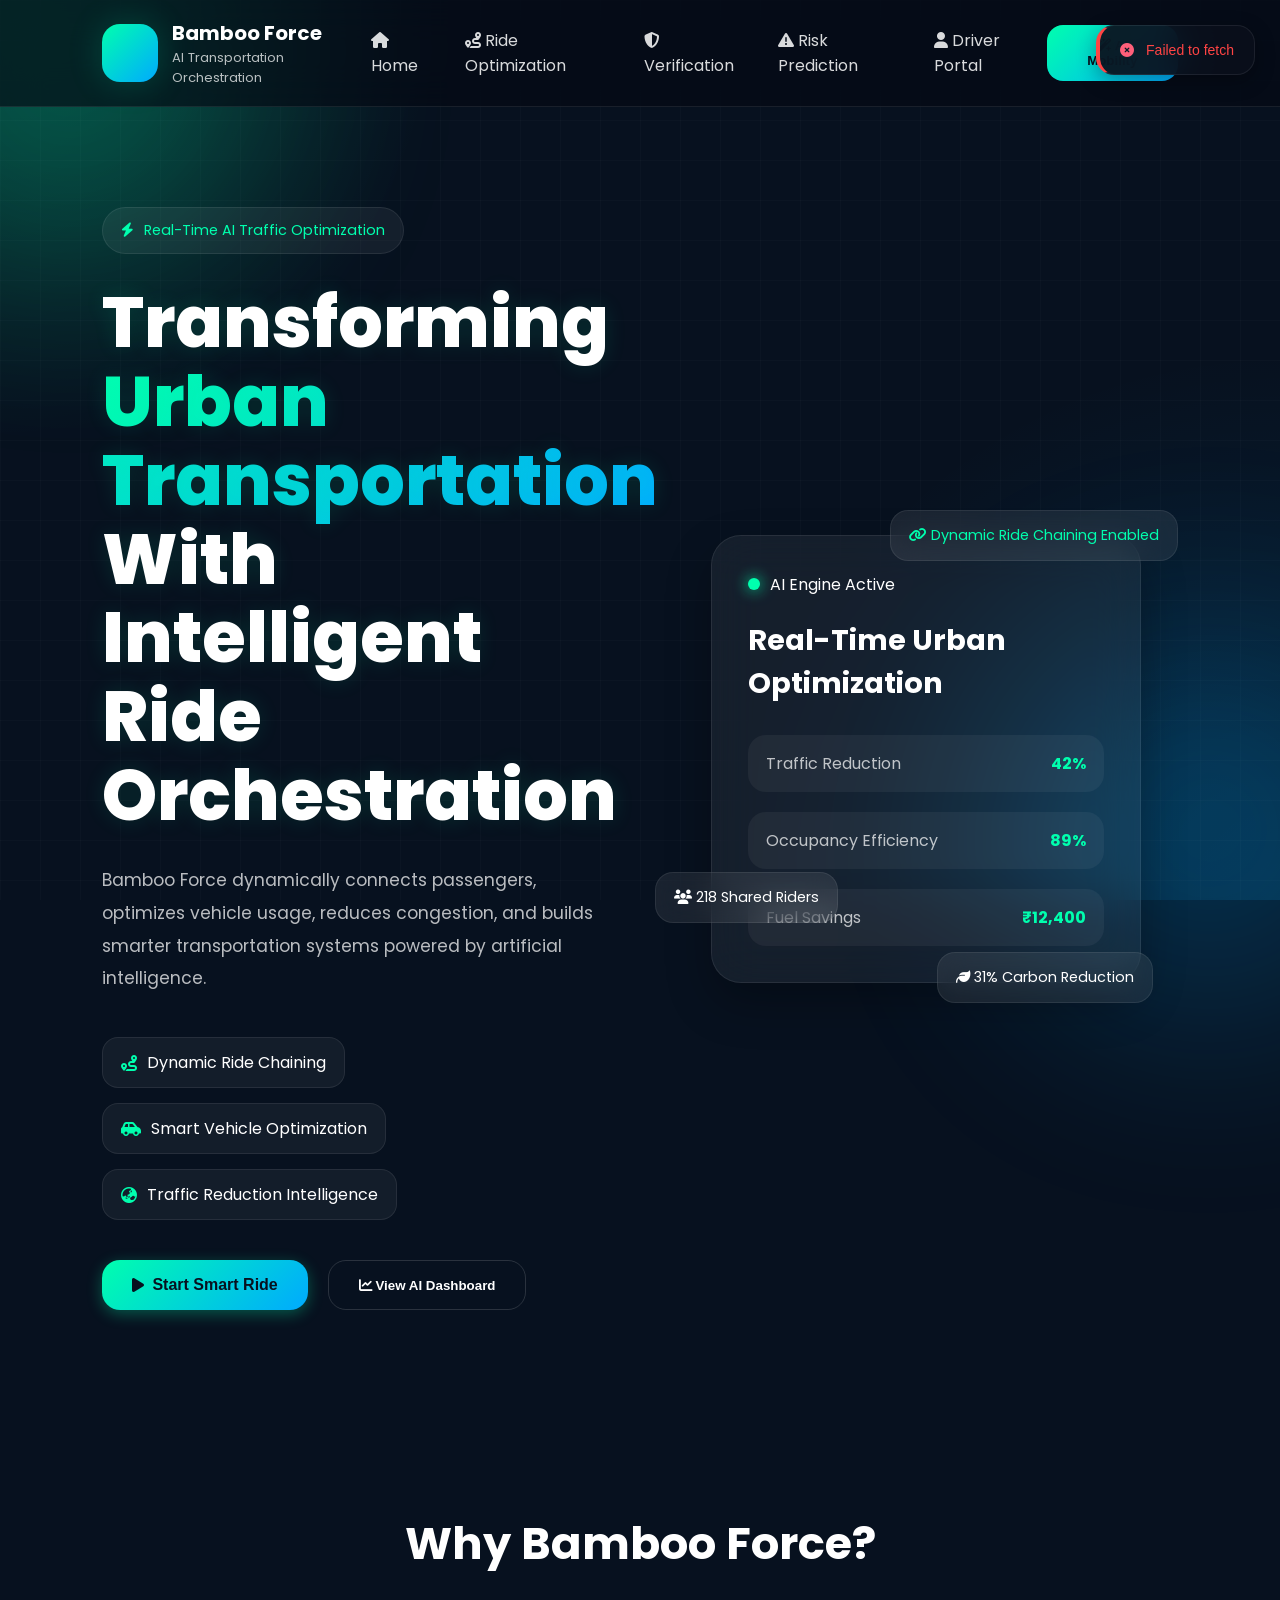
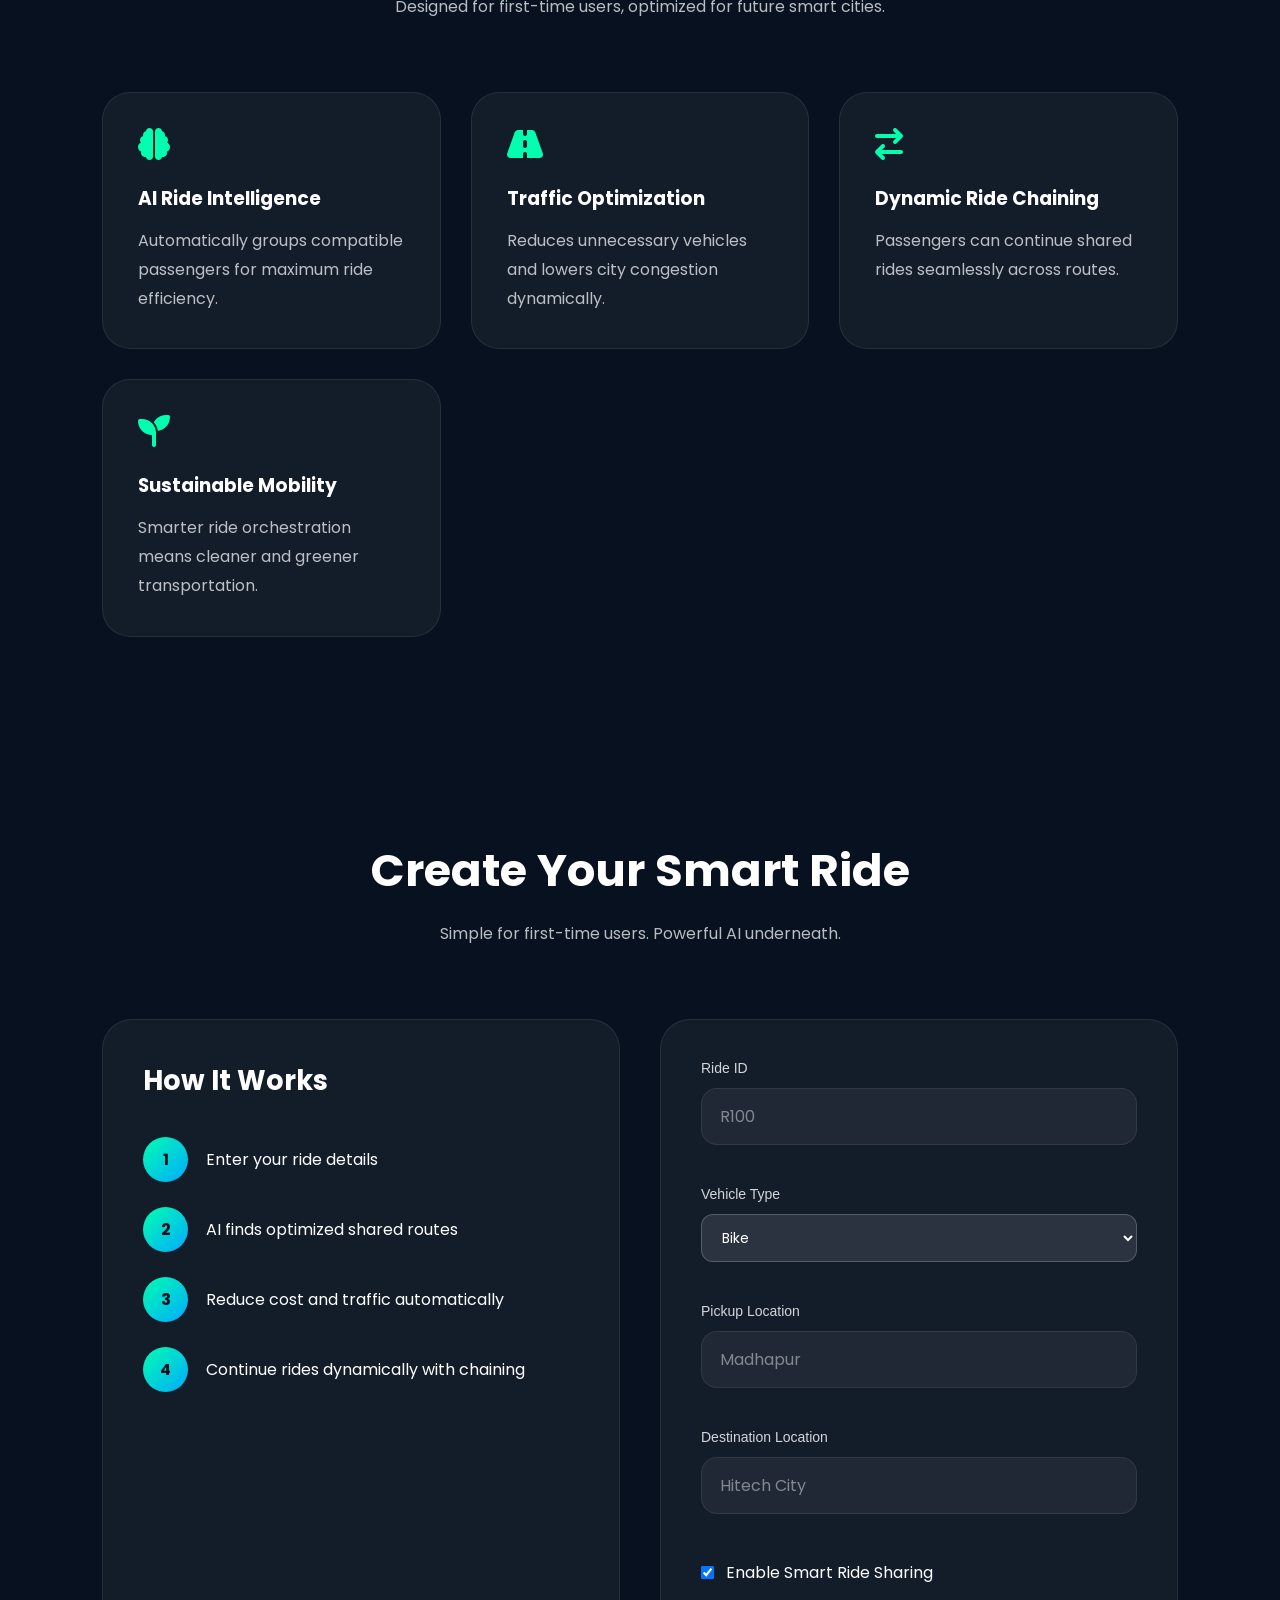
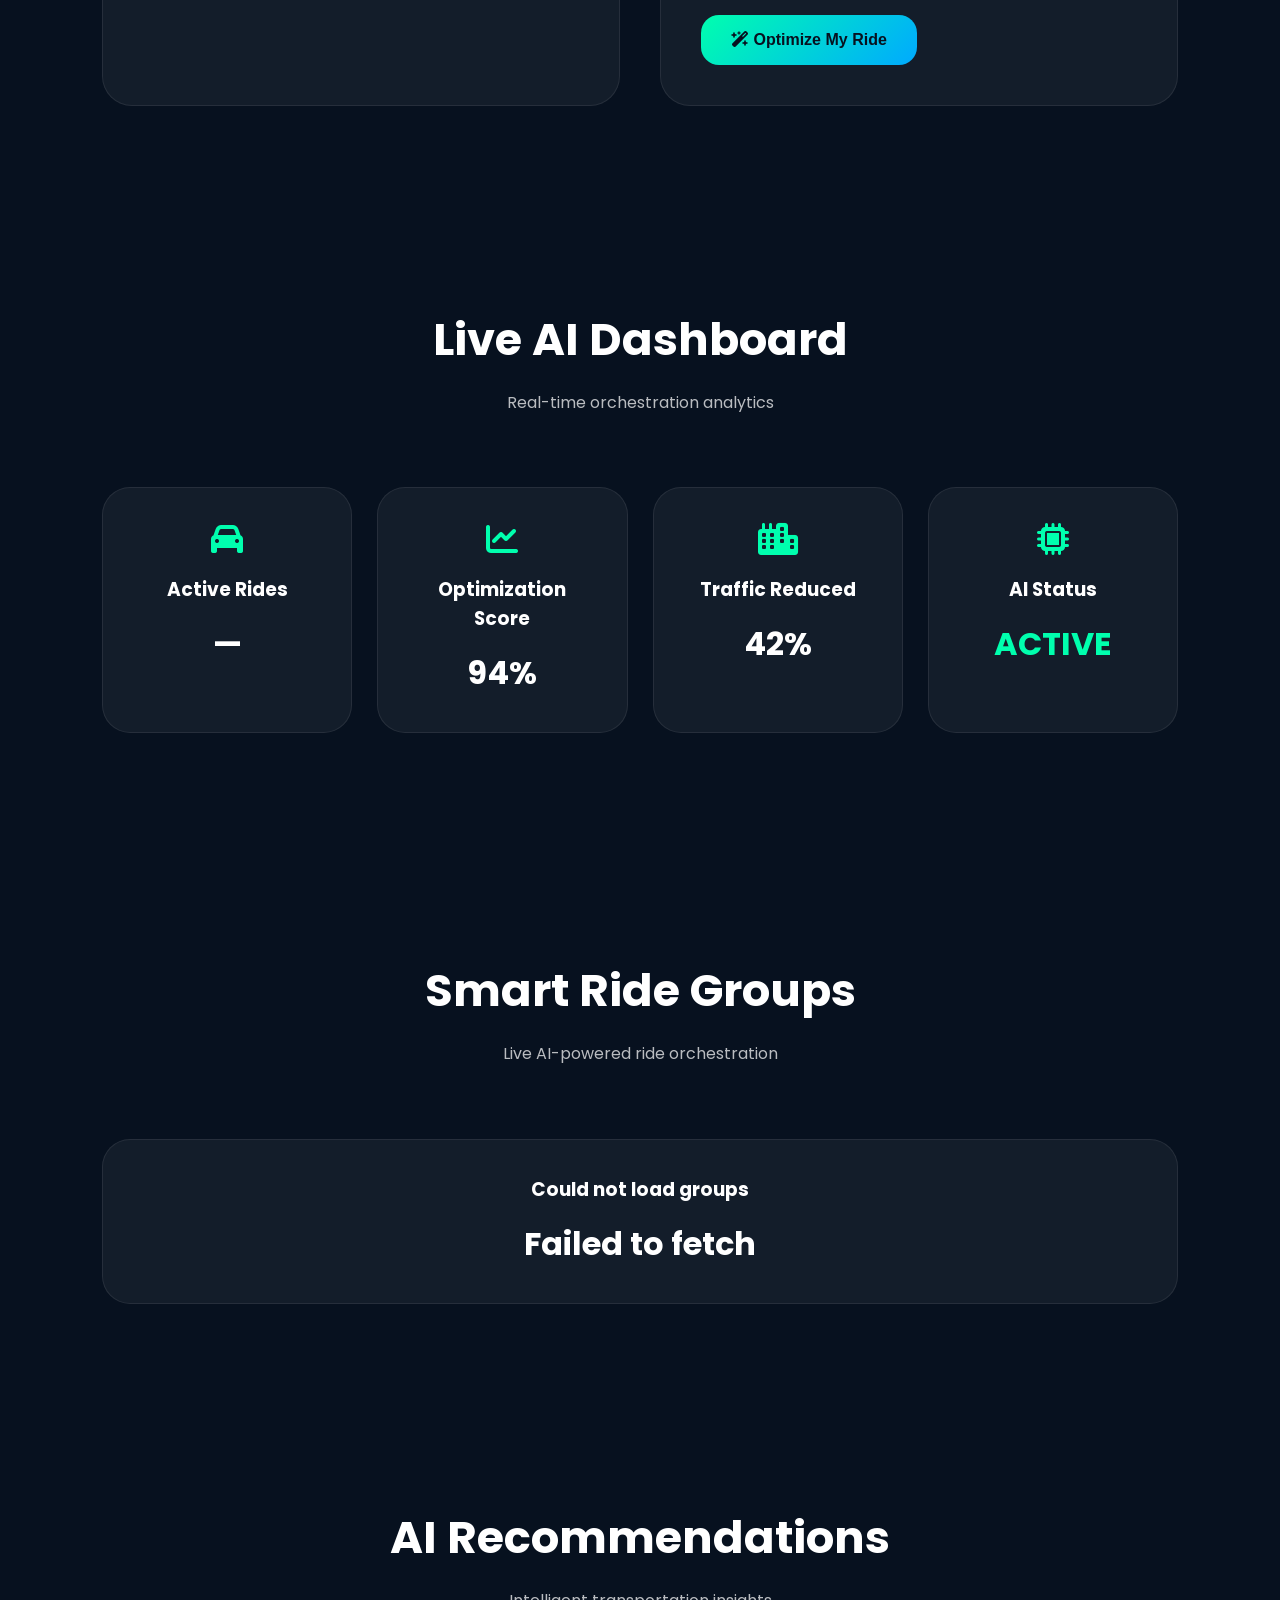
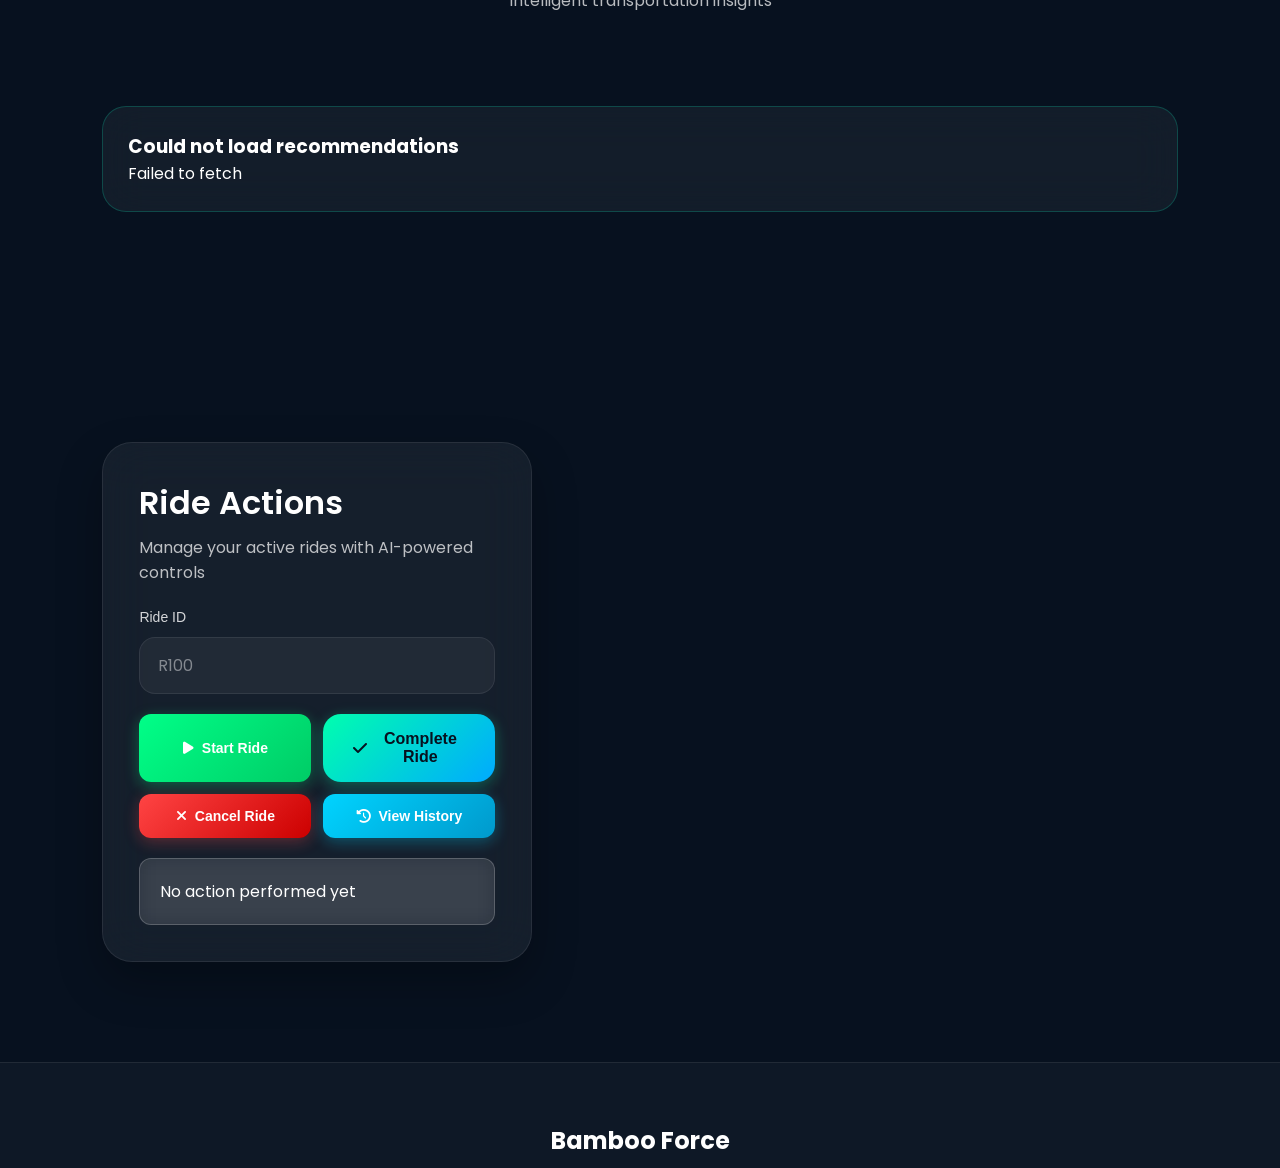
==== commit dc9fd590: "Complete Bamboo Force AI mobility platform integration" ====
--- a/frontend/pages/ride_optimization.html
+++ b/frontend/pages/ride_optimization.html
@@ -49,6 +49,11 @@
 
    <link
     rel="stylesheet"
+    href="../css/shared.css"
+>
+
+   <link
+    rel="stylesheet"
     href="../css/optimization.css"
 >
 </head>
@@ -97,21 +102,34 @@
 
         <div class="nav-links">
 
-            <a href="#features">
-                Features
+            <a href="../index.html">
+                <i class="fa-solid fa-house"></i>
+                Home
             </a>
 
-            <a href="#dashboard">
-                Dashboard
+            <a href="ride_optimization.html">
+                <i class="fa-solid fa-route"></i>
+                Ride Optimization
             </a>
 
-            <a href="#ride-section">
-                Smart Ride
+            <a href="user_verification.html">
+                <i class="fa-solid fa-shield-halved"></i>
+                Verification
             </a>
 
-        </div>
-
-        <button class="nav-btn">
+            <a href="ride_risk.html">
+                <i class="fa-solid fa-triangle-exclamation"></i>
+                Risk Prediction
+            </a>
+
+            <a href="driver_portal.html">
+                <i class="fa-solid fa-user"></i>
+                Driver Portal
+            </a>
+
+        </div>
+
+        <button class="nav-btn" onclick="window.location.href='../index.html'">
 
             <i class="fa-solid fa-wand-magic-sparkles"></i>
 
@@ -811,6 +829,66 @@
     </section>
 
     <!-- ========================================= -->
+    <!-- RIDE ACTIONS -->
+    <!-- ========================================= -->
+
+    <section class="mt-30">
+        <div class="glass-card">
+            <div class="section-title">
+                <h2>Ride Actions</h2>
+                <p>Manage your active rides with AI-powered controls</p>
+            </div>
+
+            <div class="input-group">
+                <label for="actionRideId">Ride ID</label>
+                <input
+                    type="text"
+                    id="actionRideId"
+                    placeholder="R100"
+                />
+            </div>
+
+            <div class="button-group-2 mt-20">
+                <button
+                    onclick="handleStartRide()"
+                    class="success-btn"
+                >
+                    <i class="fa-solid fa-play"></i>
+                    Start Ride
+                </button>
+
+                <button
+                    onclick="handleCompleteRide()"
+                    class="primary-btn"
+                >
+                    <i class="fa-solid fa-check"></i>
+                    Complete Ride
+                </button>
+
+                <button
+                    onclick="handleCancelRide()"
+                    class="danger-btn"
+                >
+                    <i class="fa-solid fa-xmark"></i>
+                    Cancel Ride
+                </button>
+
+                <button
+                    onclick="handleRideHistory()"
+                    class="action-btn"
+                >
+                    <i class="fa-solid fa-history"></i>
+                    View History
+                </button>
+            </div>
+
+            <div id="rideActionResult" class="result-container mt-20">
+                No action performed yet
+            </div>
+        </div>
+    </section>
+
+    <!-- ========================================= -->
     <!-- FOOTER -->
     <!-- ========================================= -->
 
@@ -834,9 +912,8 @@
     <!-- SCRIPT -->
     <!-- ========================================= -->
 
-    
+    <script src="../config.js"></script>
     <script src="../js/api.js"></script>
-
     <script src="../js/optimization.js"></script>
 </body>
 
--- a/frontend/css/shared.css
+++ b/frontend/css/shared.css
@@ -0,0 +1,1179 @@
+/* =========================================================
+   BAMBOO FORCE AI
+   SHARED DESIGN SYSTEM
+   Reusable component styling across all pages
+========================================================= */
+
+/* =========================================================
+   ROOT VARIABLES
+========================================================= */
+
+:root {
+    --bg-primary: #050816;
+    --bg-secondary: #0b1020;
+    --surface: rgba(255, 255, 255, 0.04);
+    --surface-hover: rgba(255, 255, 255, 0.07);
+    --glass: rgba(255, 255, 255, 0.06);
+    --border: rgba(255, 255, 255, 0.05);
+    --text-primary: #ffffff;
+    --text-secondary: rgba(255, 255, 255, 0.66);
+    --green: #00ffae;
+    --blue: #00d4ff;
+    --purple: #7a5cff;
+    --pink: #ff4fd8;
+    --gradient-main: linear-gradient(135deg, #00ffae, #00bfff);
+    --gradient-premium: linear-gradient(135deg, rgba(0, 255, 174, 0.22), rgba(0, 191, 255, 0.14), rgba(122, 92, 255, 0.10));
+    --gradient-text: linear-gradient(135deg, #ffffff, #c6fff5);
+    --transition: all 0.3s ease;
+    --radius-sm: 8px;
+    --radius-md: 12px;
+    --radius-lg: 18px;
+    --shadow-sm: 0 4px 15px rgba(0, 0, 0, 0.2);
+    --shadow-md: 0 6px 20px rgba(0, 0, 0, 0.3);
+    --shadow-lg: 0 8px 30px rgba(0, 0, 0, 0.4);
+}
+
+/* =========================================================
+   RESET
+========================================================= */
+
+* {
+    margin: 0;
+    padding: 0;
+    box-sizing: border-box;
+}
+
+html {
+    scroll-behavior: smooth;
+}
+
+body {
+    font-family: "Poppins", sans-serif;
+    background: var(--bg-primary);
+    color: var(--text-primary);
+    overflow-x: hidden;
+    min-height: 100vh;
+    position: relative;
+}
+
+/* =========================================================
+   CONTAINER
+========================================================= */
+
+.container {
+    width: 90%;
+    max-width: 1200px;
+    margin: auto;
+    padding: 40px 20px;
+}
+
+@media (max-width: 768px) {
+    .container {
+        width: 95%;
+        padding: 20px 15px;
+    }
+}
+
+/* =========================================================
+   GLASS CARD
+========================================================= */
+
+.glass-card {
+    background: rgba(255, 255, 255, 0.05);
+    backdrop-filter: blur(10px);
+    border: 1px solid rgba(255, 255, 255, 0.1);
+    border-radius: var(--radius-lg);
+    padding: 30px;
+    box-shadow: var(--shadow-sm);
+    transition: var(--transition);
+}
+
+.glass-card:hover {
+    background: rgba(255, 255, 255, 0.08);
+    border-color: rgba(255, 255, 255, 0.15);
+    box-shadow: var(--shadow-md);
+}
+
+/* =========================================================
+   BUTTONS
+========================================================= */
+
+.action-btn {
+    padding: 14px 24px;
+    border: none;
+    border-radius: var(--radius-md);
+    background: linear-gradient(135deg, #00d4ff, #0099cc);
+    color: white;
+    font-weight: 600;
+    font-size: 14px;
+    cursor: pointer;
+    transition: var(--transition);
+    box-shadow: 0 4px 15px rgba(0, 212, 255, 0.3);
+    display: inline-flex;
+    align-items: center;
+    gap: 8px;
+    justify-content: center;
+}
+
+.action-btn:hover {
+    transform: translateY(-2px);
+    box-shadow: 0 6px 20px rgba(0, 212, 255, 0.5);
+}
+
+.action-btn:disabled {
+    opacity: 0.6;
+    cursor: not-allowed;
+    transform: none;
+}
+
+.primary-btn {
+    padding: 14px 28px;
+    border: none;
+    border-radius: var(--radius-md);
+    background: linear-gradient(135deg, #00ffae, #00cc66);
+    color: white;
+    font-weight: 600;
+    font-size: 14px;
+    cursor: pointer;
+    transition: var(--transition);
+    box-shadow: 0 4px 15px rgba(0, 255, 174, 0.3);
+    display: inline-flex;
+    align-items: center;
+    gap: 8px;
+    justify-content: center;
+}
+
+.primary-btn:hover {
+    transform: translateY(-2px);
+    box-shadow: 0 6px 20px rgba(0, 255, 174, 0.5);
+}
+
+.danger-btn {
+    padding: 14px 24px;
+    border: none;
+    border-radius: var(--radius-md);
+    background: linear-gradient(135deg, #ff4444, #cc0000);
+    color: white;
+    font-weight: 600;
+    font-size: 14px;
+    cursor: pointer;
+    transition: var(--transition);
+    box-shadow: 0 4px 15px rgba(255, 68, 68, 0.3);
+    display: inline-flex;
+    align-items: center;
+    gap: 8px;
+    justify-content: center;
+}
+
+.danger-btn:hover {
+    transform: translateY(-2px);
+    box-shadow: 0 6px 20px rgba(255, 68, 68, 0.5);
+}
+
+.success-btn {
+    padding: 14px 24px;
+    border: none;
+    border-radius: var(--radius-md);
+    background: linear-gradient(135deg, #00ff88, #00cc66);
+    color: white;
+    font-weight: 600;
+    font-size: 14px;
+    cursor: pointer;
+    transition: var(--transition);
+    box-shadow: 0 4px 15px rgba(0, 255, 136, 0.3);
+    display: inline-flex;
+    align-items: center;
+    gap: 8px;
+    justify-content: center;
+}
+
+.success-btn:hover {
+    transform: translateY(-2px);
+    box-shadow: 0 6px 20px rgba(0, 255, 136, 0.5);
+}
+
+/* =========================================================
+   BUTTON GROUP
+========================================================= */
+
+.button-group {
+    display: grid;
+    grid-template-columns: repeat(auto-fit, minmax(150px, 1fr));
+    gap: 12px;
+}
+
+.button-group-2 {
+    display: grid;
+    grid-template-columns: repeat(2, 1fr);
+    gap: 12px;
+}
+
+.button-group-3 {
+    display: grid;
+    grid-template-columns: repeat(3, 1fr);
+    gap: 12px;
+}
+
+@media (max-width: 768px) {
+    .button-group-2,
+    .button-group-3 {
+        grid-template-columns: 1fr;
+    }
+}
+
+/* =========================================================
+   STATUS BADGES
+========================================================= */
+
+.status-badge {
+    display: inline-block;
+    padding: 6px 16px;
+    border-radius: 20px;
+    font-size: 12px;
+    font-weight: 600;
+    margin: 5px 0;
+    text-transform: uppercase;
+    letter-spacing: 0.5px;
+}
+
+.status-badge.active {
+    background: linear-gradient(135deg, #00ff88, #00cc66);
+    color: white;
+}
+
+.status-badge.completed {
+    background: linear-gradient(135deg, #00d4ff, #0099cc);
+    color: white;
+}
+
+.status-badge.cancelled {
+    background: linear-gradient(135deg, #ff4444, #cc0000);
+    color: white;
+}
+
+.status-badge.pending {
+    background: linear-gradient(135deg, #ffaa00, #ff8800);
+    color: white;
+}
+
+.status-badge.unknown {
+    background: linear-gradient(135deg, #666666, #444444);
+    color: white;
+}
+
+/* =========================================================
+   RISK BADGES
+========================================================= */
+
+.risk-badge {
+    display: inline-block;
+    padding: 6px 16px;
+    border-radius: 20px;
+    font-size: 12px;
+    font-weight: 600;
+    margin: 5px 0;
+    text-transform: uppercase;
+    letter-spacing: 0.5px;
+}
+
+.risk-badge.low {
+    background: linear-gradient(135deg, #00ff88, #00cc66);
+    color: white;
+}
+
+.risk-badge.medium {
+    background: linear-gradient(135deg, #ffaa00, #ff8800);
+    color: white;
+}
+
+.risk-badge.high {
+    background: linear-gradient(135deg, #ff4444, #cc0000);
+    color: white;
+}
+
+/* =========================================================
+   INPUT GROUP
+========================================================= */
+
+.input-group {
+    display: flex;
+    flex-direction: column;
+    gap: 8px;
+    margin-bottom: 16px;
+}
+
+.input-group label {
+    font-size: 14px;
+    color: var(--text-secondary);
+    font-weight: 500;
+}
+
+.input-group input,
+.input-group select,
+.input-group textarea {
+    padding: 12px 16px;
+    border-radius: var(--radius-md);
+    border: 1px solid rgba(255, 255, 255, 0.2);
+    background: rgba(255, 255, 255, 0.1);
+    color: white;
+    font-size: 14px;
+    font-family: "Poppins", sans-serif;
+    transition: var(--transition);
+}
+
+.input-group input:focus,
+.input-group select:focus,
+.input-group textarea:focus {
+    outline: none;
+    border-color: var(--blue);
+    box-shadow: 0 0 10px rgba(0, 212, 255, 0.3);
+}
+
+.input-group input::placeholder,
+.input-group textarea::placeholder {
+    color: rgba(255, 255, 255, 0.5);
+}
+
+/* =========================================================
+   DASHBOARD GRID
+========================================================= */
+
+.dashboard-grid {
+    display: grid;
+    grid-template-columns: repeat(auto-fit, minmax(300px, 1fr));
+    gap: 24px;
+    margin: 24px 0;
+}
+
+.dashboard-grid-2 {
+    display: grid;
+    grid-template-columns: repeat(2, 1fr);
+    gap: 24px;
+    margin: 24px 0;
+}
+
+.dashboard-grid-3 {
+    display: grid;
+    grid-template-columns: repeat(3, 1fr);
+    gap: 24px;
+    margin: 24px 0;
+}
+
+.dashboard-grid-4 {
+    display: grid;
+    grid-template-columns: repeat(4, 1fr);
+    gap: 24px;
+    margin: 24px 0;
+}
+
+@media (max-width: 1024px) {
+    .dashboard-grid-4 {
+        grid-template-columns: repeat(2, 1fr);
+    }
+}
+
+@media (max-width: 768px) {
+    .dashboard-grid-2,
+    .dashboard-grid-3,
+    .dashboard-grid-4 {
+        grid-template-columns: 1fr;
+    }
+}
+
+/* =========================================================
+   METRICS CARD
+========================================================= */
+
+.metrics-card {
+    background: rgba(255, 255, 255, 0.05);
+    backdrop-filter: blur(10px);
+    border: 1px solid rgba(255, 255, 255, 0.1);
+    border-radius: var(--radius-lg);
+    padding: 24px;
+    text-align: center;
+    transition: var(--transition);
+}
+
+.metrics-card:hover {
+    background: rgba(255, 255, 255, 0.08);
+    border-color: rgba(255, 255, 255, 0.15);
+    transform: translateY(-4px);
+}
+
+.metrics-card h3 {
+    font-size: 14px;
+    color: var(--text-secondary);
+    margin-bottom: 8px;
+    font-weight: 500;
+}
+
+.metrics-card p {
+    font-size: 32px;
+    font-weight: 700;
+    color: var(--blue);
+    margin: 0;
+}
+
+/* =========================================================
+   LOADING SPINNER
+========================================================= */
+
+.loading-spinner {
+    display: inline-block;
+    width: 20px;
+    height: 20px;
+    border: 3px solid rgba(255, 255, 255, 0.3);
+    border-radius: 50%;
+    border-top-color: var(--blue);
+    animation: spin 1s linear infinite;
+}
+
+@keyframes spin {
+    to {
+        transform: rotate(360deg);
+    }
+}
+
+.loading-spinner-lg {
+    width: 40px;
+    height: 40px;
+    border-width: 4px;
+}
+
+.loading-overlay {
+    position: fixed;
+    top: 0;
+    left: 0;
+    width: 100%;
+    height: 100%;
+    background: rgba(5, 8, 22, 0.8);
+    backdrop-filter: blur(5px);
+    display: flex;
+    align-items: center;
+    justify-content: center;
+    z-index: 9999;
+}
+
+.loading-overlay .loading-spinner-lg {
+    border-top-color: var(--blue);
+}
+
+/* =========================================================
+   TOAST NOTIFICATIONS
+========================================================= */
+
+.toast-container {
+    position: fixed;
+    top: 20px;
+    right: 20px;
+    z-index: 10000;
+    display: flex;
+    flex-direction: column;
+    gap: 10px;
+    max-width: 350px;
+}
+
+.toast {
+    padding: 16px 20px;
+    border-radius: var(--radius-md);
+    background: rgba(30, 41, 59, 0.95);
+    backdrop-filter: blur(10px);
+    border: 1px solid rgba(255, 255, 255, 0.1);
+    color: white;
+    font-size: 14px;
+    font-weight: 500;
+    box-shadow: var(--shadow-md);
+    animation: slideIn 0.3s ease;
+    display: flex;
+    align-items: center;
+    gap: 12px;
+}
+
+.toast.success {
+    border-left: 4px solid #00ff88;
+}
+
+.toast.error {
+    border-left: 4px solid #ff4444;
+}
+
+.toast.warning {
+    border-left: 4px solid #ffaa00;
+}
+
+.toast.info {
+    border-left: 4px solid #00d4ff;
+}
+
+@keyframes slideIn {
+    from {
+        transform: translateX(100%);
+        opacity: 0;
+    }
+    to {
+        transform: translateX(0);
+        opacity: 1;
+    }
+}
+
+@keyframes slideOut {
+    from {
+        transform: translateX(0);
+        opacity: 1;
+    }
+    to {
+        transform: translateX(100%);
+        opacity: 0;
+    }
+}
+
+/* =========================================================
+   SECTION TITLE
+========================================================= */
+
+.section-title {
+    margin-bottom: 24px;
+}
+
+.section-title h1 {
+    font-size: 42px;
+    font-weight: 700;
+    color: white;
+    margin-bottom: 8px;
+}
+
+.section-title h2 {
+    font-size: 32px;
+    font-weight: 600;
+    color: white;
+    margin-bottom: 8px;
+}
+
+.section-title h3 {
+    font-size: 24px;
+    font-weight: 600;
+    color: white;
+    margin-bottom: 8px;
+}
+
+.section-title p {
+    font-size: 16px;
+    color: var(--text-secondary);
+    margin: 0;
+}
+
+@media (max-width: 768px) {
+    .section-title h1 {
+        font-size: 32px;
+    }
+    .section-title h2 {
+        font-size: 24px;
+    }
+    .section-title h3 {
+        font-size: 20px;
+    }
+}
+
+/* =========================================================
+   PAGE NAVIGATION
+========================================================= */
+
+.page-nav {
+    display: flex;
+    flex-wrap: wrap;
+    gap: 10px;
+    padding: 16px;
+    background: rgba(255, 255, 255, 0.05);
+    border-radius: var(--radius-md);
+    margin-bottom: 30px;
+    border: 1px solid rgba(255, 255, 255, 0.1);
+}
+
+.nav-link {
+    display: flex;
+    align-items: center;
+    gap: 8px;
+    padding: 10px 16px;
+    border-radius: var(--radius-sm);
+    text-decoration: none;
+    color: rgba(255, 255, 255, 0.7);
+    font-size: 14px;
+    font-weight: 500;
+    transition: var(--transition);
+    background: rgba(255, 255, 255, 0.05);
+}
+
+.nav-link:hover {
+    background: rgba(0, 212, 255, 0.2);
+    color: var(--blue);
+    transform: translateY(-1px);
+}
+
+.nav-link.active {
+    background: linear-gradient(135deg, #00d4ff, #0099cc);
+    color: white;
+    font-weight: 600;
+}
+
+.nav-link i {
+    font-size: 16px;
+}
+
+/* =========================================================
+   HEALTH INDICATOR
+========================================================= */
+
+.health-indicator {
+    padding: 12px 20px;
+    border-radius: var(--radius-md);
+    font-size: 14px;
+    font-weight: 600;
+    margin-bottom: 30px;
+    text-align: center;
+    background: #1e293b;
+    border: 2px solid #334155;
+    transition: var(--transition);
+}
+
+.health-indicator.healthy {
+    background: #064e3b;
+    border-color: #10b981;
+    color: #10b981;
+}
+
+.health-indicator.unhealthy {
+    background: #450a0a;
+    border-color: #ef4444;
+    color: #ef4444;
+}
+
+/* =========================================================
+   MODAL / POPUP SYSTEM
+========================================================= */
+
+.modal-overlay {
+    position: fixed;
+    top: 0;
+    left: 0;
+    width: 100%;
+    height: 100%;
+    background: rgba(0, 0, 0, 0.7);
+    backdrop-filter: blur(8px);
+    display: flex;
+    align-items: center;
+    justify-content: center;
+    z-index: 1000;
+    opacity: 0;
+    visibility: hidden;
+    transition: opacity 0.3s ease, visibility 0.3s ease;
+}
+
+.modal-overlay.active {
+    opacity: 1;
+    visibility: visible;
+}
+
+.modal-content {
+    background: rgba(15, 23, 42, 0.95);
+    backdrop-filter: blur(20px);
+    border: 1px solid rgba(0, 212, 255, 0.3);
+    border-radius: var(--radius-lg);
+    padding: 30px;
+    max-width: 600px;
+    width: 90%;
+    max-height: 80vh;
+    overflow-y: auto;
+    box-shadow: 0 25px 50px -12px rgba(0, 0, 0, 0.5);
+    transform: scale(0.9);
+    transition: transform 0.3s ease;
+}
+
+.modal-overlay.active .modal-content {
+    transform: scale(1);
+}
+
+.modal-header {
+    display: flex;
+    justify-content: space-between;
+    align-items: center;
+    margin-bottom: 20px;
+    padding-bottom: 15px;
+    border-bottom: 1px solid rgba(255, 255, 255, 0.1);
+}
+
+.modal-header h3 {
+    margin: 0;
+    font-size: 24px;
+    font-weight: 700;
+    background: linear-gradient(135deg, #00d4ff, #0099cc);
+    -webkit-background-clip: text;
+    -webkit-text-fill-color: transparent;
+    background-clip: text;
+}
+
+.modal-close {
+    background: rgba(255, 255, 255, 0.1);
+    border: none;
+    color: white;
+    width: 36px;
+    height: 36px;
+    border-radius: 50%;
+    cursor: pointer;
+    display: flex;
+    align-items: center;
+    justify-content: center;
+    font-size: 18px;
+    transition: var(--transition);
+}
+
+.modal-close:hover {
+    background: rgba(239, 68, 68, 0.3);
+    color: #ef4444;
+}
+
+.modal-body {
+    color: rgba(255, 255, 255, 0.8);
+}
+
+.modal-item {
+    padding: 15px;
+    background: rgba(255, 255, 255, 0.03);
+    border: 1px solid rgba(255, 255, 255, 0.05);
+    border-radius: var(--radius-md);
+    margin-bottom: 10px;
+    transition: var(--transition);
+}
+
+.modal-item:hover {
+    background: rgba(255, 255, 255, 0.05);
+    border-color: rgba(0, 212, 255, 0.2);
+}
+
+.modal-item h4 {
+    margin: 0 0 8px 0;
+    font-size: 16px;
+    font-weight: 600;
+    color: var(--blue);
+}
+
+.modal-item p {
+    margin: 4px 0;
+    font-size: 14px;
+    color: rgba(255, 255, 255, 0.6);
+}
+
+.modal-item .modal-item-value {
+    font-weight: 600;
+    color: white;
+}
+
+.modal-empty {
+    text-align: center;
+    padding: 40px 20px;
+    color: rgba(255, 255, 255, 0.5);
+}
+
+.modal-empty i {
+    font-size: 48px;
+    margin-bottom: 15px;
+    opacity: 0.5;
+}
+
+/* =========================================================
+   HOVER TOOLTIPS
+========================================================= */
+
+[data-tooltip] {
+    position: relative;
+    cursor: pointer;
+}
+
+[data-tooltip]:hover::after {
+    content: attr(data-tooltip);
+    position: absolute;
+    bottom: 100%;
+    left: 50%;
+    transform: translateX(-50%) translateY(-8px);
+    background: rgba(15, 23, 42, 0.95);
+    backdrop-filter: blur(10px);
+    border: 1px solid rgba(0, 212, 255, 0.3);
+    color: white;
+    padding: 8px 12px;
+    border-radius: var(--radius-sm);
+    font-size: 12px;
+    font-weight: 500;
+    white-space: nowrap;
+    z-index: 100;
+    opacity: 0;
+    animation: fadeIn 0.2s ease forwards;
+}
+
+@keyframes fadeIn {
+    from {
+        opacity: 0;
+        transform: translateX(-50%) translateY(-4px);
+    }
+    to {
+        opacity: 1;
+        transform: translateX(-50%) translateY(-8px);
+    }
+}
+
+/* =========================================================
+   INTERACTIVE CARDS
+========================================================= */
+
+.interactive-card {
+    cursor: pointer;
+    transition: var(--transition);
+}
+
+.interactive-card:hover {
+    transform: translateY(-4px);
+    box-shadow: 0 20px 40px -15px rgba(0, 212, 255, 0.3);
+    border-color: rgba(0, 212, 255, 0.4);
+}
+
+.interactive-card:active {
+    transform: translateY(-2px);
+}
+
+.interactive-card .card-icon {
+    transition: var(--transition);
+}
+
+.interactive-card:hover .card-icon {
+    transform: scale(1.1);
+    color: var(--blue);
+}
+
+/* =========================================================
+   LIVE COUNTERS
+========================================================= */
+
+.live-counter {
+    font-size: 32px;
+    font-weight: 800;
+    background: linear-gradient(135deg, #00d4ff, #0099cc);
+    -webkit-background-clip: text;
+    -webkit-text-fill-color: transparent;
+    background-clip: text;
+}
+
+.live-counter.updating {
+    animation: pulse 0.5s ease;
+}
+
+@keyframes pulse {
+    0%, 100% {
+        opacity: 1;
+    }
+    50% {
+        opacity: 0.5;
+    }
+}
+
+/* =========================================================
+   PROGRESS BARS
+========================================================= */
+
+.progress-bar {
+    width: 100%;
+    height: 8px;
+    background: rgba(255, 255, 255, 0.1);
+    border-radius: 4px;
+    overflow: hidden;
+}
+
+.progress-bar-fill {
+    height: 100%;
+    background: linear-gradient(90deg, #00d4ff, #0099cc);
+    border-radius: 4px;
+    transition: width 0.5s ease;
+}
+
+.progress-bar-fill.success {
+    background: linear-gradient(90deg, #10b981, #059669);
+}
+
+.progress-bar-fill.warning {
+    background: linear-gradient(90deg, #f59e0b, #d97706);
+}
+
+.progress-bar-fill.danger {
+    background: linear-gradient(90deg, #ef4444, #dc2626);
+}
+
+/* =========================================================
+   ACTIVITY TIMELINE
+========================================================= */
+
+.activity-timeline {
+    position: relative;
+    padding-left: 20px;
+}
+
+.activity-timeline::before {
+    content: '';
+    position: absolute;
+    left: 0;
+    top: 0;
+    bottom: 0;
+    width: 2px;
+    background: linear-gradient(180deg, #00d4ff, rgba(0, 212, 255, 0.1));
+}
+
+.activity-item {
+    position: relative;
+    padding: 10px 0 10px 20px;
+    margin-bottom: 10px;
+}
+
+.activity-item::before {
+    content: '';
+    position: absolute;
+    left: -5px;
+    top: 16px;
+    width: 12px;
+    height: 12px;
+    border-radius: 50%;
+    background: #00d4ff;
+    border: 2px solid rgba(15, 23, 42, 1);
+}
+
+.activity-item h5 {
+    margin: 0 0 4px 0;
+    font-size: 14px;
+    font-weight: 600;
+    color: white;
+}
+
+.activity-item p {
+    margin: 0;
+    font-size: 12px;
+    color: rgba(255, 255, 255, 0.6);
+}
+
+.activity-item .activity-time {
+    font-size: 11px;
+    color: rgba(255, 255, 255, 0.4);
+}
+
+.health-indicator.unhealthy {
+    background: #450a0a;
+    border-color: #ef4444;
+    color: #ef4444;
+}
+
+/* =========================================================
+   RIDE ITEM / HISTORY ITEM
+========================================================= */
+
+.ride-item,
+.history-item {
+    padding: 16px;
+    margin: 10px 0;
+    background: rgba(255, 255, 255, 0.05);
+    border-radius: var(--radius-md);
+    border: 1px solid rgba(255, 255, 255, 0.1);
+    backdrop-filter: blur(10px);
+    display: flex;
+    justify-content: space-between;
+    align-items: center;
+    gap: 12px;
+    transition: var(--transition);
+}
+
+.ride-item:hover,
+.history-item:hover {
+    background: rgba(255, 255, 255, 0.08);
+    border-color: rgba(255, 255, 255, 0.15);
+}
+
+.ride-item strong,
+.history-item strong {
+    color: var(--blue);
+    font-size: 16px;
+}
+
+.history-list,
+.ride-list {
+    max-height: 300px;
+    overflow-y: auto;
+    padding: 10px 0;
+}
+
+/* =========================================================
+   EMPTY STATE
+========================================================= */
+
+.empty-state {
+    padding: 40px;
+    text-align: center;
+    background: rgba(255, 255, 255, 0.05);
+    border-radius: var(--radius-lg);
+    border: 1px dashed rgba(255, 255, 255, 0.2);
+}
+
+.empty-state i {
+    font-size: 48px;
+    color: var(--text-secondary);
+    margin-bottom: 16px;
+}
+
+.empty-state h3 {
+    font-size: 20px;
+    color: white;
+    margin-bottom: 8px;
+}
+
+.empty-state p {
+    font-size: 14px;
+    color: var(--text-secondary);
+    margin-bottom: 16px;
+}
+
+/* =========================================================
+   RESULT CONTAINER
+========================================================= */
+
+.result-container {
+    padding: 20px;
+    border-radius: var(--radius-md);
+    background: rgba(255, 255, 255, 0.1);
+    backdrop-filter: blur(10px);
+    border: 1px solid rgba(255, 255, 255, 0.2);
+    color: white;
+    margin-top: 20px;
+}
+
+.result-container h3 {
+    color: var(--blue);
+    margin-bottom: 12px;
+}
+
+.result-container p {
+    margin: 8px 0;
+}
+
+/* =========================================================
+   ERROR & SUCCESS MESSAGES
+========================================================= */
+
+.error {
+    color: #ff4444;
+    font-weight: 500;
+}
+
+.success {
+    color: #00ff88;
+    font-weight: 500;
+}
+
+.warning {
+    color: #ffaa00;
+    font-weight: 500;
+}
+
+/* =========================================================
+   RESPONSIVE HELPERS
+========================================================= */
+
+@media (max-width: 768px) {
+    .page-nav {
+        flex-direction: column;
+    }
+    
+    .nav-link {
+        width: 100%;
+        justify-content: center;
+    }
+    
+    .button-group {
+        grid-template-columns: 1fr;
+    }
+}
+
+/* =========================================================
+   UTILITY CLASSES
+========================================================= */
+
+.text-center {
+    text-align: center;
+}
+
+.text-left {
+    text-align: left;
+}
+
+.text-right {
+    text-align: right;
+}
+
+.mt-10 {
+    margin-top: 10px;
+}
+
+.mt-20 {
+    margin-top: 20px;
+}
+
+.mt-30 {
+    margin-top: 30px;
+}
+
+.mb-10 {
+    margin-bottom: 10px;
+}
+
+.mb-20 {
+    margin-bottom: 20px;
+}
+
+.mb-30 {
+    margin-bottom: 30px;
+}
+
+.p-10 {
+    padding: 10px;
+}
+
+.p-20 {
+    padding: 20px;
+}
+
+.p-30 {
+    padding: 30px;
+}
+
+.flex {
+    display: flex;
+}
+
+.flex-center {
+    display: flex;
+    align-items: center;
+    justify-content: center;
+}
+
+.flex-between {
+    display: flex;
+    align-items: center;
+    justify-content: space-between;
+}
+
+.flex-wrap {
+    flex-wrap: wrap;
+}
+
+.gap-10 {
+    gap: 10px;
+}
+
+.gap-20 {
+    gap: 20px;
+}
+
+.gap-30 {
+    gap: 30px;
+}
